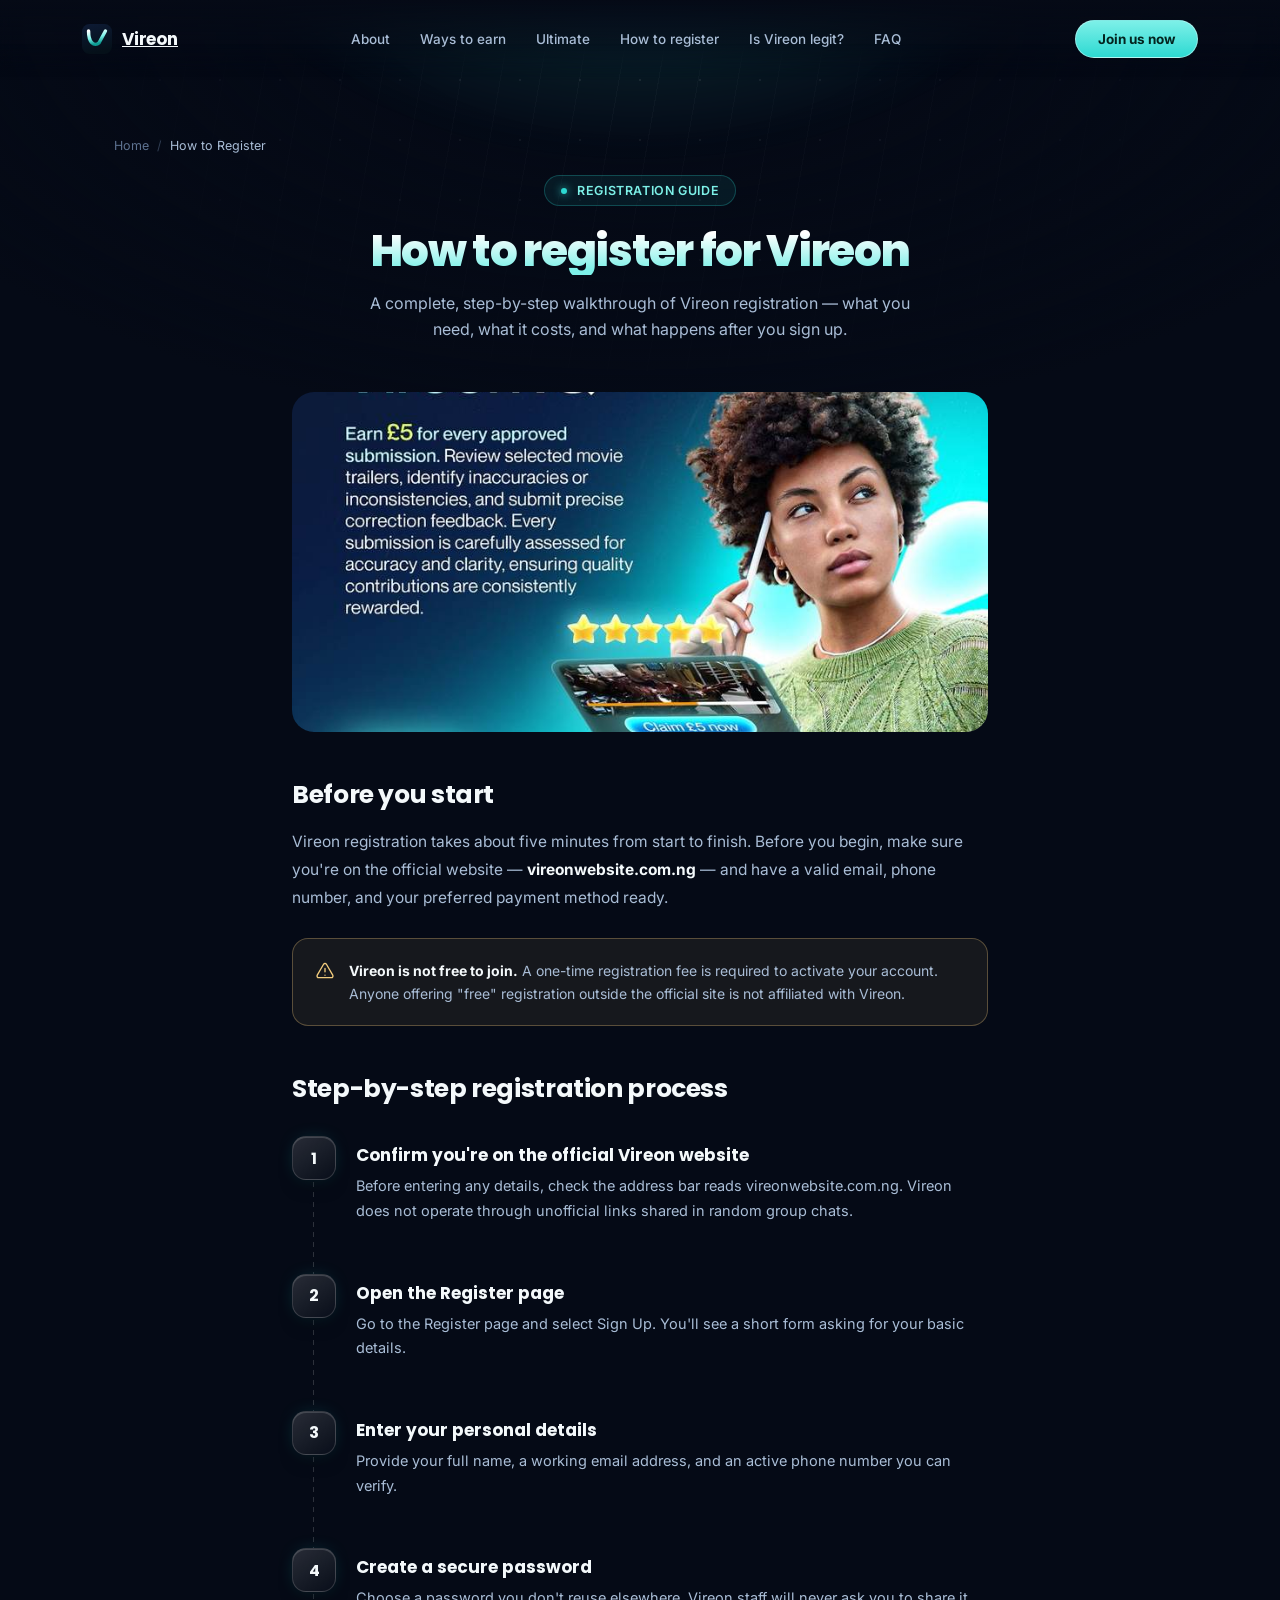
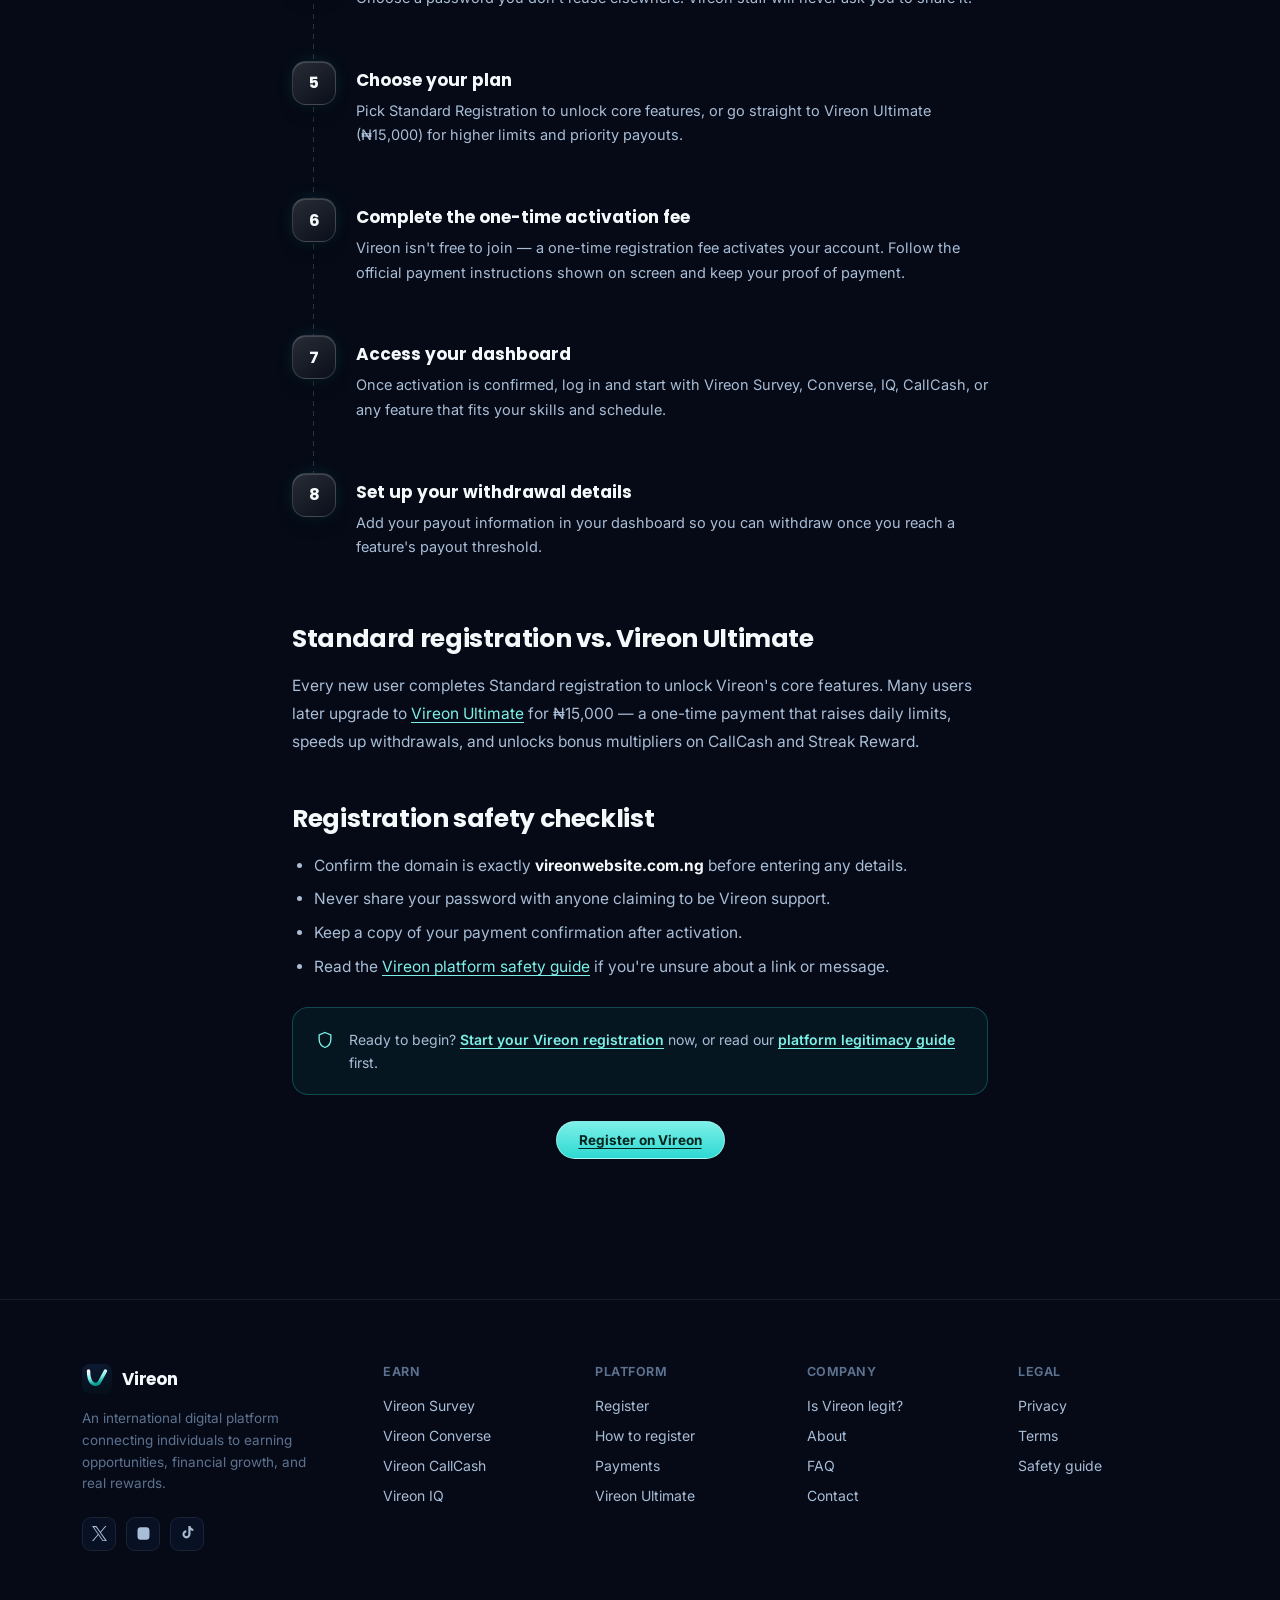
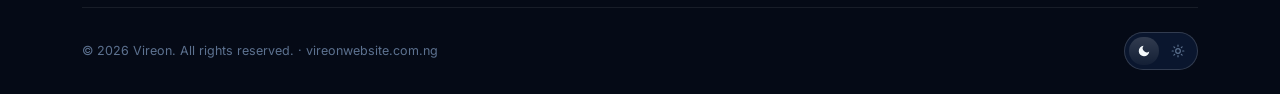
==== how-to-register.html @ 96534b94 "Upgrade site animations: hero/text entrances, image load-up, split reveals - Hero and page-hero cont" ====
<!DOCTYPE html>
<html lang="en">
<head>
<meta charset="UTF-8" />
<meta name="viewport" content="width=device-width, initial-scale=1, viewport-fit=cover" />
<meta name="format-detection" content="telephone=no" />

<meta name="robots" content="index,follow,max-snippet:-1,max-image-preview:large,max-video-preview:-1" />
<meta name="googlebot" content="index,follow,max-snippet:-1,max-image-preview:large,max-video-preview:-1" />
<link rel="canonical" href="https://vireonwebsite.com.ng/how-to-register.html" />

<meta name="theme-color" content="#050a16" />

<title>How to Register for Vireon — Step-by-Step Guide (2026)</title>
<meta name="title" content="How to Register for Vireon — Step-by-Step Guide (2026)" />
<meta name="description" content="Learn exactly how to register on Vireon: what you need, the activation fee, choosing Standard vs Ultimate, and how to start earning from Vireon Survey, Converse, CallCash and more." />
<meta name="keywords" content="how to register on Vireon, Vireon registration steps, Vireon signup guide, Vireon activation fee, Vireon Ultimate registration" />
<meta name="author" content="Vireon" />

<link rel="manifest" href="/manifest.webmanifest" />
<meta name="application-name" content="Vireon" />
<meta name="apple-mobile-web-app-title" content="Vireon" />
<meta name="apple-mobile-web-app-capable" content="yes" />
<meta name="apple-mobile-web-app-status-bar-style" content="black-translucent" />
<meta name="mobile-web-app-capable" content="yes" />

<link rel="icon" href="/assets/logo.svg" type="image/svg+xml" />
<link rel="shortcut icon" href="/assets/icons/favicon.ico" />
<link rel="icon" href="/assets/icons/favicon.ico" sizes="any" />
<link rel="icon" type="image/png" sizes="32x32" href="/assets/icons/favicon-32x32.png" />
<link rel="icon" type="image/png" sizes="16x16" href="/assets/icons/favicon-16x16.png" />
<link rel="apple-touch-icon" sizes="180x180" href="/assets/icons/apple-touch-icon.png" />
<link rel="mask-icon" href="/assets/icons/safari-pinned-tab.svg" color="#2dd9d2" />
<meta name="msapplication-config" content="/browserconfig.xml" />
<meta name="msapplication-TileColor" content="#050a16" />

<meta property="og:locale" content="en_NG" />
<meta property="og:type" content="website" />
<meta property="og:site_name" content="Vireon" />
<meta property="og:url" content="https://vireonwebsite.com.ng/how-to-register.html" />
<meta property="og:title" content="How to Register for Vireon — Step-by-Step Guide (2026)" />
<meta property="og:description" content="Learn exactly how to register on Vireon: what you need, the activation fee, choosing Standard vs Ultimate, and how to start earning from Vireon Survey, Converse, CallCash and more." />
<meta property="og:image" content="https://vireonwebsite.com.ng/assets/images/feat_iq.jpg" />
<meta property="og:image:secure_url" content="https://vireonwebsite.com.ng/assets/images/feat_iq.jpg" />
<meta property="og:image:width" content="1200" />
<meta property="og:image:height" content="630" />
<meta property="og:image:alt" content="Vireon — where skills meet opportunity" />

<meta name="twitter:card" content="summary_large_image" />
<meta name="twitter:url" content="https://vireonwebsite.com.ng/how-to-register.html" />
<meta name="twitter:title" content="How to Register for Vireon — Step-by-Step Guide (2026)" />
<meta name="twitter:description" content="Learn exactly how to register on Vireon: what you need, the activation fee, choosing Standard vs Ultimate, and how to start earning from Vireon Survey, Converse, CallCash and more." />
<meta name="twitter:image" content="https://vireonwebsite.com.ng/assets/images/feat_iq.jpg" />
<meta name="twitter:image:alt" content="Vireon — where skills meet opportunity" />

<link rel="alternate" href="https://vireonwebsite.com.ng/how-to-register.html" hreflang="en-NG" />
<link rel="alternate" href="https://vireonwebsite.com.ng/how-to-register.html" hreflang="en" />
<link rel="alternate" href="https://vireonwebsite.com.ng/how-to-register.html" hreflang="x-default" />
<meta name="geo.region" content="NG" />
<meta name="geo.placename" content="Nigeria" />

<link rel="preconnect" href="https://fonts.googleapis.com" />
<link rel="preconnect" href="https://fonts.gstatic.com" crossorigin />
<link href="https://fonts.googleapis.com/css2?family=Poppins:wght@500;600;700;800&family=Inter:wght@400;500;600;700&family=JetBrains+Mono:wght@500&display=swap" rel="stylesheet">
<link rel="stylesheet" href="/assets/css/vireon-premium.css?v=20260701" />
<noscript><style>.reveal,.reveal-left,.reveal-right{opacity:1 !important;transform:none !important;}.img-reveal{animation:none !important;background:none !important;}.img-reveal img{opacity:1 !important;transform:none !important;filter:none !important;}</style></noscript>

<script type="application/ld+json">
{
  "@context": "https://schema.org",
  "@graph": [
    {
      "@type": "Organization",
      "@id": "https://vireonwebsite.com.ng/#organization",
      "name": "Vireon",
      "url": "https://vireonwebsite.com.ng/",
      "logo": {
        "@type": "ImageObject",
        "url": "https://vireonwebsite.com.ng/assets/images/vireon-logo-full.jpg",
        "width": 800,
        "height": 240
      },
      "image": "https://vireonwebsite.com.ng/assets/images/og-image.jpg",
      "description": "Vireon is an international digital platform connecting individuals with multiple online earning opportunities, including surveys, remote work, social monetization, and financial tools.",
      "email": "support@vireonwebsite.com.ng",
      "sameAs": []
    },
    {
      "@type": "WebSite",
      "@id": "https://vireonwebsite.com.ng/#website",
      "name": "Vireon",
      "alternateName": "Vireon Platform",
      "url": "https://vireonwebsite.com.ng/",
      "description": "Vireon connects you to surveys, remote gigs, social monetization, and financial tools from one international earning platform.",
      "publisher": {
        "@id": "https://vireonwebsite.com.ng/#organization"
      },
      "inLanguage": "en",
      "potentialAction": {
        "@type": "SearchAction",
        "target": "https://vireonwebsite.com.ng/?s={search_term_string}",
        "query-input": "required name=search_term_string"
      }
    },
    {
      "@type": "WebPage",
      "@id": "https://vireonwebsite.com.ng/how-to-register.html#webpage",
      "name": "How to Register for Vireon — Step-by-Step Guide (2026)",
      "url": "https://vireonwebsite.com.ng/how-to-register.html",
      "isPartOf": {
        "@id": "https://vireonwebsite.com.ng/#website"
      },
      "about": {
        "@id": "https://vireonwebsite.com.ng/#organization"
      },
      "primaryImageOfPage": {
        "@type": "ImageObject",
        "url": "https://vireonwebsite.com.ng/assets/images/og-image.jpg"
      },
      "inLanguage": "en",
      "datePublished": "2026-06-01",
      "dateModified": "2026-07-01",
      "description": "Learn exactly how to register on Vireon: what you need, the activation fee, choosing Standard vs Ultimate, and how to start earning from Vireon Survey, Converse, CallCash and more."
    },
    {
      "@type": "BreadcrumbList",
      "@id": "https://vireonwebsite.com.ng/how-to-register.html#breadcrumbs",
      "itemListElement": [
        {
          "@type": "ListItem",
          "position": 1,
          "name": "How to Register",
          "item": "https://vireonwebsite.com.ng/how-to-register.html"
        }
      ]
    },
    {
      "@type": "HowTo",
      "@id": "https://vireonwebsite.com.ng/how-to-register.html#howto",
      "name": "How to Register for Vireon",
      "description": "Learn exactly how to register on Vireon: what you need, the activation fee, choosing Standard vs Ultimate, and how to start earning from Vireon Survey, Converse, CallCash and more.",
      "image": "https://vireonwebsite.com.ng/assets/images/og-image.jpg",
      "totalTime": "PT5M",
      "step": [
        {
          "@type": "HowToStep",
          "position": 1,
          "name": "Confirm you're on the official Vireon website",
          "text": "Before entering any details, check the address bar reads vireonwebsite.com.ng. Vireon does not operate through unofficial links shared in random group chats."
        },
        {
          "@type": "HowToStep",
          "position": 2,
          "name": "Open the Register page",
          "text": "Go to the Register page and select Sign Up. You'll see a short form asking for your basic details."
        },
        {
          "@type": "HowToStep",
          "position": 3,
          "name": "Enter your personal details",
          "text": "Provide your full name, a working email address, and an active phone number you can verify."
        },
        {
          "@type": "HowToStep",
          "position": 4,
          "name": "Create a secure password",
          "text": "Choose a password you don't reuse elsewhere. Vireon staff will never ask you to share it."
        },
        {
          "@type": "HowToStep",
          "position": 5,
          "name": "Choose your plan",
          "text": "Pick Standard Registration to unlock core features, or go straight to Vireon Ultimate (₦15,000) for higher limits and priority payouts."
        },
        {
          "@type": "HowToStep",
          "position": 6,
          "name": "Complete the one-time activation fee",
          "text": "Vireon isn't free to join — a one-time registration fee activates your account. Follow the official payment instructions shown on screen and keep your proof of payment."
        },
        {
          "@type": "HowToStep",
          "position": 7,
          "name": "Access your dashboard",
          "text": "Once activation is confirmed, log in and start with Vireon Survey, Converse, IQ, CallCash, or any feature that fits your skills and schedule."
        },
        {
          "@type": "HowToStep",
          "position": 8,
          "name": "Set up your withdrawal details",
          "text": "Add your payout information in your dashboard so you can withdraw once you reach a feature's payout threshold."
        }
      ]
    },
    {
      "@type": "FAQPage",
      "@id": "https://vireonwebsite.com.ng/how-to-register.html#faq",
      "mainEntity": [
        {
          "@type": "Question",
          "name": "Do I need to pay to register on Vireon?",
          "acceptedAnswer": {
            "@type": "Answer",
            "text": "Yes. Vireon charges a one-time registration fee to activate your account and unlock its earning features. This is separate from the optional Vireon Ultimate upgrade."
          }
        },
        {
          "@type": "Question",
          "name": "What's the difference between Standard and Ultimate registration?",
          "acceptedAnswer": {
            "@type": "Answer",
            "text": "Standard registration unlocks every core Vireon feature. Vireon Ultimate (₦15,000) adds unlimited daily submissions, 24-hour priority payouts, a 2x multiplier on CallCash and Streak Reward, and access to exclusive surveys."
          }
        },
        {
          "@type": "Question",
          "name": "How soon can I start earning after registering?",
          "acceptedAnswer": {
            "@type": "Answer",
            "text": "Most users can start on features like Vireon Survey or Streak Reward immediately after activation is confirmed."
          }
        },
        {
          "@type": "Question",
          "name": "Is my information safe when I register?",
          "acceptedAnswer": {
            "@type": "Answer",
            "text": "Vireon handles registration data and payments through secure, encrypted channels and does not share your details with third parties without consent."
          }
        }
      ]
    }
  ]
}
</script>
</head>
<body>
<svg width="0" height="0" style="position:absolute">
    <defs>
      <linearGradient id="iG" x1="0" y1="0" x2="0.3" y2="1">
        <stop offset="0%" style="stop-color:var(--text-hi)"/>
        <stop offset="100%" style="stop-color:var(--cyan-soft)"/>
      </linearGradient>
      <linearGradient id="iGSoft" x1="0" y1="0" x2="1" y2="1">
        <stop offset="0%" style="stop-color:var(--cyan-soft)"/>
        <stop offset="100%" style="stop-color:var(--cyan-deep)"/>
      </linearGradient>
    </defs>
  </svg>
<div class="bg-vignette"></div>
  <div class="bg-glow-top"></div>
  <div class="bg-dots"></div>
  <div class="bg-rain"></div>
  <div class="header-fill"></div>
<header>
    <a class="brand" href="/index.html">
      <img class="brand-mark" src="/assets/logo.svg" width="30" height="30" alt="Vireon logo" />
      Vireon
    </a>
    <nav class="nav-links">
      <a href="/index.html#about">About</a>
      <a href="/index.html#earn">Ways to earn</a>
      <a href="/index.html#ultimate">Ultimate</a>
      <a href="/how-to-register.html">How to register</a>
      <a href="/vireon-platform.html">Is Vireon legit?</a>
      <a href="/index.html#faq">FAQ</a>
    </nav>
    <div class="header-actions" style="display:flex;align-items:center;gap:10px;">
      <a href="/register.html" class="btn-pill primary">Join us now</a>
      <button class="menu-btn" aria-label="Open menu">
        <svg viewBox="0 0 24 24" fill="none" stroke="currentColor" stroke-width="2" stroke-linecap="round"><path d="M4 7h16M4 12h16M4 17h16"/></svg>
      </button>
    </div>
  </header>

  <div class="mobile-nav">
    <div class="mobile-nav-panel">
      <button class="mobile-nav-close" aria-label="Close menu">
        <svg width="16" height="16" viewBox="0 0 24 24" fill="none" stroke="currentColor" stroke-width="2" stroke-linecap="round"><path d="M6 6l12 12M18 6L6 18"/></svg>
      </button>
      <a href="/index.html#about">About</a>
      <a href="/index.html#earn">Ways to earn</a>
      <a href="/index.html#ultimate">Ultimate</a>
      <a href="/how-to-register.html">How to register</a>
      <a href="/vireon-platform.html">Is Vireon legit?</a>
      <a href="/index.html#faq">FAQ</a>
      <a href="/register.html" style="color:var(--cyan-soft);">Join us now &rarr;</a>
    </div>
  </div>
  <div class="page-hero">
    <div class="container">
      <div class="crumb-row"><a href="/index.html">Home</a><span class="sep">/</span><span class="cur">How to Register</span></div>
      <div class="eyebrow" style="margin-top:22px;"><span class="dot"></span>Registration guide</div>
      <h1>How to register for Vireon</h1>
      <p>A complete, step-by-step walkthrough of Vireon registration — what you need, what it costs, and what happens after you sign up.</p>
    </div>
  </div>

  <main>
    <section class="section" style="padding-top:30px;">
      <div class="container prose">

        <div class="img-reveal" style="height:340px;border-radius:22px;margin-bottom:8px;">
          <img src="/assets/images/feat_iq.jpg" alt="Vireon user reviewing content on a tablet as part of the registration walkthrough" width="800" height="914" loading="eager" style="width:100%;height:100%;object-fit:cover;" />
        </div>

        <h2>Before you start</h2>
        <p>Vireon registration takes about five minutes from start to finish. Before you begin, make sure you're on the official website — <strong>vireonwebsite.com.ng</strong> — and have a valid email, phone number, and your preferred payment method ready.</p>

        <div class="callout warn">
          <svg width="20" height="20" viewBox="0 0 24 24" fill="none"><path d="M12 9v4M12 17h.01M10.3 3.9 2.7 17a2 2 0 0 0 1.7 3h15.2a2 2 0 0 0 1.7-3L13.7 3.9a2 2 0 0 0-3.4 0Z" stroke="var(--gold)" stroke-width="1.6" stroke-linecap="round" stroke-linejoin="round"/></svg>
          <p><strong>Vireon is not free to join.</strong> A one-time registration fee is required to activate your account. Anyone offering "free" registration outside the official site is not affiliated with Vireon.</p>
        </div>

        <h2>Step-by-step registration process</h2>
        <div class="vsteps">
          <div class="vstep">
            <div class="vnum">1</div>
            <div class="vbody"><h3>Confirm you're on the official Vireon website</h3><p>Before entering any details, check the address bar reads vireonwebsite.com.ng. Vireon does not operate through unofficial links shared in random group chats.</p></div>
          </div>
          <div class="vstep">
            <div class="vnum">2</div>
            <div class="vbody"><h3>Open the Register page</h3><p>Go to the Register page and select Sign Up. You'll see a short form asking for your basic details.</p></div>
          </div>
          <div class="vstep">
            <div class="vnum">3</div>
            <div class="vbody"><h3>Enter your personal details</h3><p>Provide your full name, a working email address, and an active phone number you can verify.</p></div>
          </div>
          <div class="vstep">
            <div class="vnum">4</div>
            <div class="vbody"><h3>Create a secure password</h3><p>Choose a password you don't reuse elsewhere. Vireon staff will never ask you to share it.</p></div>
          </div>
          <div class="vstep">
            <div class="vnum">5</div>
            <div class="vbody"><h3>Choose your plan</h3><p>Pick Standard Registration to unlock core features, or go straight to Vireon Ultimate (₦15,000) for higher limits and priority payouts.</p></div>
          </div>
          <div class="vstep">
            <div class="vnum">6</div>
            <div class="vbody"><h3>Complete the one-time activation fee</h3><p>Vireon isn't free to join — a one-time registration fee activates your account. Follow the official payment instructions shown on screen and keep your proof of payment.</p></div>
          </div>
          <div class="vstep">
            <div class="vnum">7</div>
            <div class="vbody"><h3>Access your dashboard</h3><p>Once activation is confirmed, log in and start with Vireon Survey, Converse, IQ, CallCash, or any feature that fits your skills and schedule.</p></div>
          </div>
          <div class="vstep">
            <div class="vnum">8</div>
            <div class="vbody"><h3>Set up your withdrawal details</h3><p>Add your payout information in your dashboard so you can withdraw once you reach a feature's payout threshold.</p></div>
          </div>
        </div>

        <h2>Standard registration vs. Vireon Ultimate</h2>
        <p>Every new user completes Standard registration to unlock Vireon's core features. Many users later upgrade to <a href="/upgrade-vireon.html">Vireon Ultimate</a> for ₦15,000 — a one-time payment that raises daily limits, speeds up withdrawals, and unlocks bonus multipliers on CallCash and Streak Reward.</p>

        <h2>Registration safety checklist</h2>
        <ul>
          <li>Confirm the domain is exactly <strong>vireonwebsite.com.ng</strong> before entering any details.</li>
          <li>Never share your password with anyone claiming to be Vireon support.</li>
          <li>Keep a copy of your payment confirmation after activation.</li>
          <li>Read the <a href="/vireon-platform.html">Vireon platform safety guide</a> if you're unsure about a link or message.</li>
        </ul>

        <div class="callout info">
          <svg width="20" height="20" viewBox="0 0 24 24" fill="none"><path d="M12 3 L19 6 V11 C19 16 16 19.5 12 21 C8 19.5 5 16 5 11 V6 Z" stroke="var(--cyan-soft)" stroke-width="1.6"/></svg>
          <p>Ready to begin? <a href="/register.html" style="color:var(--cyan-soft);font-weight:600;">Start your Vireon registration</a> now, or read our <a href="/vireon-platform.html" style="color:var(--cyan-soft);font-weight:600;">platform legitimacy guide</a> first.</p>
        </div>

        <div class="center mt-24">
          <a href="/register.html" class="btn-pill primary">Register on Vireon</a>
        </div>
      </div>
    </section>
  </main>
<footer>
    <div class="container">
      <div class="footer-grid">
        <div class="footer-brand">
          <div class="brand"><img class="brand-mark" src="/assets/logo.svg" width="30" height="30" alt="Vireon logo" />Vireon</div>
          <p>An international digital platform connecting individuals to earning opportunities, financial growth, and real rewards.</p>
          <div class="social-row">
            <a href="#" class="social-btn" aria-label="X"><svg viewBox="0 0 16 16" fill="currentColor"><path d="M9.5 6.9 15.4 0h-1.4L8.9 6 4.7 0H0l6.2 8.9L0 16h1.4l5.4-6.3L11.3 16H16L9.5 6.9Zm-1.9 2.2-.6-.9L2 1.2h2.2l4 5.7.6.9 5.2 7.4h-2.2L7.6 9.1Z"/></svg></a>
            <a href="#" class="social-btn" aria-label="Instagram"><svg viewBox="0 0 16 16" fill="currentColor"><path d="M8 1.4c2.1 0 2.4 0 3.2.05 2.1.1 3.05 1.06 3.15 3.15.04.8.05 1.04.05 3.4s0 2.6-.05 3.4c-.1 2.08-1.05 3.05-3.15 3.15-.8.04-1.04.05-3.2.05s-2.4 0-3.2-.05c-2.1-.1-3.05-1.07-3.15-3.15C1.6 10.4 1.6 10.16 1.6 7.8s0-2.6.05-3.4C1.75 2.32 2.7 1.35 4.8 1.25c.8-.04 1.04-.05 3.2-.05Z"/><circle cx="8" cy="8" r="2.6"/></svg></a>
            <a href="#" class="social-btn" aria-label="TikTok"><svg viewBox="0 0 16 16" fill="currentColor"><path d="M11.2 0c.3 1.7 1.3 2.9 3 3.1v2.2c-1.1 0-2.1-.4-3-1.1v4.7c0 2.4-1.9 4.3-4.3 4.3S2.6 11.3 2.6 8.9c0-2.3 1.8-4.2 4.1-4.3v2.3c-1 .1-1.9.9-1.9 2 0 1.1.9 2 2 2s2.1-.9 2.1-2.1V0h2.3Z"/></svg></a>
          </div>
        </div>
        <div class="footer-col">
          <h4>Earn</h4>
          <a href="/index.html#earn">Vireon Survey</a><a href="/index.html#earn">Vireon Converse</a><a href="/index.html#earn">Vireon CallCash</a><a href="/index.html#earn">Vireon IQ</a>
        </div>
        <div class="footer-col">
          <h4>Platform</h4>
          <a href="/register.html">Register</a><a href="/how-to-register.html">How to register</a><a href="/payments.html">Payments</a><a href="/upgrade-vireon.html">Vireon Ultimate</a>
        </div>
        <div class="footer-col">
          <h4>Company</h4>
          <a href="/vireon-platform.html">Is Vireon legit?</a><a href="/index.html#about">About</a><a href="/index.html#faq">FAQ</a><a href="mailto:support@vireonwebsite.com.ng">Contact</a>
        </div>
        <div class="footer-col">
          <h4>Legal</h4>
          <a href="#">Privacy</a><a href="#">Terms</a><a href="/vireon-platform.html">Safety guide</a>
        </div>
      </div>
      <div class="footer-bottom">
        <p>&copy; 2026 Vireon. All rights reserved. &middot; vireonwebsite.com.ng</p>
        <div class="toggle-pill">
          <button class="toggle-opt active" data-theme="dark" aria-label="Dark mode"><svg viewBox="0 0 24 24" fill="currentColor"><path d="M21 12.79A9 9 0 1 1 11.21 3 7 7 0 0 0 21 12.79z"/></svg></button>
          <button class="toggle-opt" data-theme="light" aria-label="Light mode"><svg viewBox="0 0 24 24" fill="none" stroke="currentColor" stroke-width="2" stroke-linecap="round"><circle cx="12" cy="12" r="4"/><path d="M12 2v2M12 20v2M4.93 4.93l1.41 1.41M17.66 17.66l1.41 1.41M2 12h2M20 12h2M4.93 19.07l1.41-1.41M17.66 6.34l1.41-1.41"/></svg></button>
        </div>
      </div>
    </div>
  </footer>

<script src="/assets/js/vireon-app.js"></script>
</body>
</html>
---- assets/css/vireon-premium.css ----
:root{
    --bg-0:#050a16;
    --bg-1:#071228;
    --bg-2:#0a1830;
    --cyan:#2dd9d2;
    --cyan-soft:#7df0e8;
    --cyan-deep:#0c9c93;
    --blue-deep:#0d2a63;
    --blue-mid:#1c5fd6;
    --text-hi:#f4f9fb;
    --text-mid:#a9bdd6;
    --text-low:#5d7290;
    --glass-fill:rgba(10,24,48,0.50);
    --glass-fill-strong:rgba(13,29,56,0.72);
    --line:rgba(255,255,255,0.08);
    --line-strong:rgba(255,255,255,0.16);
    --radius-card:22px;
    --gold:#f3cd7e;
    --gold-deep:#c9962f;
    --shadow-deep: 0 30px 80px -22px rgba(0,0,0,0.75), 0 0 0 1px rgba(255,255,255,0.02) inset;
    --shadow-glow: 0 0 60px -18px rgba(45,217,210,0.35);
  }
  html[data-theme="light"]{
    --bg-0:#eef6fa;
    --bg-1:#e6f3f6;
    --bg-2:#dbeef2;
    --cyan:#0c9c93;
    --cyan-soft:#0c9c93;
    --cyan-deep:#067b73;
    --text-hi:#0a1830;
    --text-mid:#3e5670;
    --text-low:#7f93a8;
    --glass-fill:rgba(255,255,255,0.55);
    --glass-fill-strong:rgba(255,255,255,0.78);
    --line:rgba(10,30,50,0.08);
    --line-strong:rgba(10,30,50,0.16);
    --shadow-deep: 0 30px 80px -22px rgba(20,80,110,0.22), 0 0 0 1px rgba(255,255,255,0.6) inset;
    --shadow-glow: 0 0 60px -18px rgba(12,156,147,0.25);
    --gold:#b9842a;
    --gold-deep:#8f661f;
  }

  *{box-sizing:border-box; margin:0; padding:0;}
  html{ scroll-behavior:smooth; }
  body{
    font-family:'Inter', system-ui, sans-serif;
    background:var(--bg-0); color:var(--text-hi);
    min-height:100vh; overflow-x:hidden; position:relative;
    transition:background .5s ease, color .5s ease;
  }
  h1,h2,h3,.font-display{ font-family:'Poppins', sans-serif; }
  ::selection{ background:rgba(45,217,210,0.3); }
  img{ display:block; max-width:100%; }
  .container{ max-width:1180px; margin:0 auto; padding:0 32px; }

  /* ---------- background atmosphere ---------- */
  .bg-vignette{ position:fixed; inset:0; z-index:0; background:radial-gradient(ellipse 70% 50% at 50% 0%, transparent 30%, var(--bg-0) 95%); pointer-events:none; }
  .bg-glow-top{ position:fixed; top:-12%; left:50%; transform:translateX(-50%); width:1200px; height:800px; background:radial-gradient(ellipse 50% 45% at 50% 0%, rgba(28,95,214,0.30), rgba(45,217,210,0.10) 40%, transparent 72%); filter:blur(14px); z-index:0; pointer-events:none; transition:opacity .5s ease; }
  html[data-theme="light"] .bg-glow-top{ opacity:.45; }
  .bg-rain{ position:fixed; inset:0; z-index:0; pointer-events:none; opacity:.35;
    background-image: repeating-linear-gradient(100deg, transparent 0 38px, var(--line) 38px 39px);
    mask-image: radial-gradient(ellipse 75% 60% at 50% 10%, black 5%, transparent 70%);
    -webkit-mask-image: radial-gradient(ellipse 75% 60% at 50% 10%, black 5%, transparent 70%);
  }
  .bg-dots{ position:fixed; inset:0; z-index:0; opacity:.5; pointer-events:none;
    background-image: radial-gradient(var(--line-strong) 1px, transparent 1px);
    background-size:60px 60px; background-position:center -10px;
    mask-image: radial-gradient(ellipse 70% 45% at 50% 8%, black 0%, transparent 70%);
    -webkit-mask-image: radial-gradient(ellipse 70% 45% at 50% 8%, black 0%, transparent 70%);
  }

  /* ---------- nav ---------- */
  header{ position:sticky; top:0; z-index:50; display:flex; align-items:center; justify-content:space-between; max-width:1180px; margin:0 auto; padding:20px 32px; }
  .header-fill{ position:fixed; top:0; left:0; right:0; height:80px; z-index:40; background:linear-gradient(var(--bg-0), rgba(5,10,22,0)); backdrop-filter:blur(10px); -webkit-mask-image:linear-gradient(black 55%, transparent); pointer-events:none; }
  .brand{ display:flex; align-items:center; gap:10px; font-weight:700; font-size:17px; letter-spacing:-0.01em; color:var(--text-hi); font-family:'Poppins',sans-serif; }
  .brand-mark{ width:30px; height:30px; }

  .nav-links{ display:flex; align-items:center; gap:30px; }
  .nav-links a{ font-size:13.5px; font-weight:500; color:var(--text-mid); text-decoration:none; transition:color .2s ease; }
  .nav-links a:hover{ color:var(--text-hi); }

  .btn-pill{
    display:inline-flex; align-items:center; gap:8px; padding:10px 22px; border-radius:999px;
    font-size:13.5px; font-weight:600; cursor:pointer; text-decoration:none; border:1px solid var(--line-strong);
    background:linear-gradient(180deg, rgba(255,255,255,0.08), rgba(255,255,255,0.02));
    color:var(--text-hi); transition:all .25s ease; position:relative; overflow:hidden;
  }
  .btn-pill::before{ content:""; position:absolute; top:0; bottom:0; left:0; width:40%; background:linear-gradient(90deg, transparent, rgba(255,255,255,0.55), transparent); transform:translateX(-130%) skewX(-18deg); pointer-events:none; }
  .btn-pill:hover::before{ animation:btnShine .85s ease; }
  .btn-pill:hover{ border-color:rgba(45,217,210,0.55); box-shadow:0 0 0 1px rgba(45,217,210,0.18), 0 10px 26px -10px rgba(45,217,210,0.45); transform:translateY(-1px); }
  .btn-pill.primary{ background:linear-gradient(180deg, var(--cyan-soft), var(--cyan)); color:#04241f; border-color:rgba(255,255,255,0.4); font-weight:700; }
  .btn-pill.primary:hover{ filter:brightness(1.05); box-shadow:0 12px 30px -10px rgba(45,217,210,0.6); }

  /* ---------- hero ---------- */
  .hero{ position:relative; z-index:3; padding:64px 0 70px; overflow:hidden; }
  .hero-bg{ position:absolute; inset:0; z-index:-1; --img-op:.4; }
  .hero-bg img{ width:100%; height:100%; object-fit:cover; }
  .hero-bg::after{ content:""; position:absolute; inset:0; background:linear-gradient(180deg, var(--bg-0) 0%, rgba(5,10,22,0.55) 35%, var(--bg-0) 100%); }
  .hero-inner{ max-width:740px; margin:0 auto; text-align:center; padding:0 24px; }
  .eyebrow{ display:inline-flex; align-items:center; gap:10px; font-size:12.5px; font-weight:600; letter-spacing:.05em; text-transform:uppercase; color:var(--cyan-soft); background:rgba(45,217,210,0.08); border:1px solid rgba(45,217,210,0.25); padding:7px 16px; border-radius:999px; margin-bottom:26px; animation:heroPop .7s cubic-bezier(.16,1,.3,1) both; }
  .eyebrow .dot{ width:6px; height:6px; border-radius:50%; background:var(--cyan); box-shadow:0 0 8px var(--cyan); animation:dotPulse 2.4s ease-in-out .8s infinite; }
  .hero h1{ font-size:64px; line-height:1.05; font-weight:800; letter-spacing:-0.03em; margin-bottom:22px;
    background:linear-gradient(180deg, #ffffff 10%, var(--cyan-soft) 70%, var(--cyan) 100%);
    -webkit-background-clip:text; background-clip:text; color:transparent;
    filter:drop-shadow(0 0 44px rgba(45,217,210,0.28));
    animation:heroRise .9s cubic-bezier(.16,1,.3,1) .14s both, glowBreathe 4.5s ease-in-out 1.2s infinite;
  }
  html[data-theme="light"] .hero h1{ background:linear-gradient(180deg, #0a1830 0%, var(--cyan-deep) 90%); -webkit-background-clip:text; background-clip:text; filter:none; animation:heroRise .9s cubic-bezier(.16,1,.3,1) .14s both; }
  .hero p.sub{ font-size:17.5px; line-height:1.65; color:var(--text-mid); max-width:520px; margin:0 auto 36px; animation:heroRise .9s cubic-bezier(.16,1,.3,1) .3s both; }
  .hero-cta{ display:flex; align-items:center; justify-content:center; gap:12px; margin-bottom:64px; animation:heroPop .8s cubic-bezier(.16,1,.3,1) .46s both; }
  .hero-cta .btn-pill{ padding:13px 26px; font-size:14.5px; }

  .stat-strip{ display:flex; align-items:stretch; justify-content:center; gap:0; max-width:920px; margin:0 auto; border-radius:20px; overflow:hidden; background:var(--glass-fill); border:1px solid var(--line-strong); backdrop-filter:blur(20px); box-shadow:var(--shadow-deep); }
  .stat-cell{ flex:1; padding:24px 18px; text-align:center; border-right:1px solid var(--line); }
  .stat-cell:last-child{ border-right:none; }
  .stat-cell .num{ font-family:'Poppins',sans-serif; font-size:25px; font-weight:700; color:var(--text-hi); margin-bottom:4px; }
  .stat-cell .lbl{ font-size:12px; color:var(--text-low); letter-spacing:.02em; }

  /* ---------- animation keyframes ---------- */
  @keyframes heroRise{ from{ opacity:0; transform:translateY(32px); } to{ opacity:1; transform:translateY(0); } }
  @keyframes heroPop{ from{ opacity:0; transform:translateY(14px) scale(.92); } to{ opacity:1; transform:translateY(0) scale(1); } }
  @keyframes heroFade{ from{ opacity:0; } to{ opacity:1; } }
  @keyframes glowBreathe{ 0%,100%{ filter:drop-shadow(0 0 44px rgba(45,217,210,0.28)); } 50%{ filter:drop-shadow(0 0 70px rgba(45,217,210,0.5)); } }
  @keyframes dotPulse{ 0%,100%{ box-shadow:0 0 8px var(--cyan); transform:scale(1); } 50%{ box-shadow:0 0 16px var(--cyan), 0 0 3px var(--cyan-soft); transform:scale(1.3); } }
  @keyframes vShimmer{ 0%{ background-position:0% 0; } 100%{ background-position:-220% 0; } }
  @keyframes btnShine{ from{ transform:translateX(-130%) skewX(-18deg); } to{ transform:translateX(230%) skewX(-18deg); } }

  /* ---------- reveal (scroll-triggered entrance) ---------- */
  .reveal{ opacity:0; transform:translateY(26px) scale(.97); transition:opacity .8s cubic-bezier(.16,1,.3,1), transform .8s cubic-bezier(.16,1,.3,1); }
  .reveal.visible{ opacity:1; transform:translateY(0) scale(1); }
  .reveal-left{ opacity:0; transform:translateX(-46px); transition:opacity .85s cubic-bezier(.16,1,.3,1), transform .85s cubic-bezier(.16,1,.3,1); }
  .reveal-left.visible{ opacity:1; transform:translateX(0); }
  .reveal-right{ opacity:0; transform:translateX(46px); transition:opacity .85s cubic-bezier(.16,1,.3,1), transform .85s cubic-bezier(.16,1,.3,1); }
  .reveal-right.visible{ opacity:1; transform:translateX(0); }

  /* staggered cascade for grid/list children */
  .feature-grid .reveal:nth-child(1),.tools-grid .reveal:nth-child(1),.steps-row .reveal:nth-child(1),.trust-grid .reveal:nth-child(1),.about-list .reveal:nth-child(1){ transition-delay:0s; }
  .feature-grid .reveal:nth-child(2),.tools-grid .reveal:nth-child(2),.steps-row .reveal:nth-child(2),.trust-grid .reveal:nth-child(2),.about-list .reveal:nth-child(2){ transition-delay:.09s; }
  .feature-grid .reveal:nth-child(3),.tools-grid .reveal:nth-child(3),.steps-row .reveal:nth-child(3),.trust-grid .reveal:nth-child(3),.about-list .reveal:nth-child(3){ transition-delay:.18s; }
  .feature-grid .reveal:nth-child(4),.tools-grid .reveal:nth-child(4),.steps-row .reveal:nth-child(4),.trust-grid .reveal:nth-child(4),.about-list .reveal:nth-child(4){ transition-delay:.27s; }
  .feature-grid .reveal:nth-child(5),.steps-row .reveal:nth-child(5){ transition-delay:.36s; }
  .feature-grid .reveal:nth-child(6),.steps-row .reveal:nth-child(6){ transition-delay:.45s; }

  /* animated underline accent that draws in under section titles */
  .section-title{ position:relative; }
  .section-head .section-title::after{ content:""; display:block; width:0; height:3px; margin:16px auto 0; border-radius:999px; background:linear-gradient(90deg, var(--cyan), var(--cyan-soft)); transition:width .8s cubic-bezier(.16,1,.3,1) .25s; }
  .section-head.reveal.visible .section-title::after{ width:64px; }

  /* ---------- image load-up (shimmer skeleton -> blur/scale/fade reveal) ---------- */
  .img-reveal{ overflow:hidden; --img-op:1; }
  .img-reveal:not(.loaded){ background:linear-gradient(100deg, var(--glass-fill) 15%, var(--line-strong) 40%, var(--glass-fill) 65%); background-size:220% 100%; animation:vShimmer 1.6s ease-in-out infinite; }
  .img-reveal img{ opacity:0; transform:scale(1.12); filter:blur(18px) saturate(1.15); transition:opacity 1s cubic-bezier(.16,1,.3,1), transform 1.2s cubic-bezier(.16,1,.3,1), filter 1s ease; }
  .img-reveal.loaded{ animation:none; background:none; }
  .img-reveal.loaded img{ opacity:var(--img-op); transform:scale(1); filter:blur(0) saturate(1); }
  .img-reveal.loaded:hover img{ transform:scale(1.045); }

  @media (prefers-reduced-motion: reduce){
    .reveal, .reveal-left, .reveal-right{ opacity:1; transform:none; transition:none; }
    .section-head .section-title::after{ transition:none; width:64px; }
    .hero .eyebrow, .page-hero .eyebrow, .eyebrow .dot, .hero h1, .page-hero h1, .hero p.sub, .page-hero p, .hero-cta, .crumb-row{ animation:none !important; }
    .img-reveal, .img-reveal img{ animation:none !important; transition:none !important; }
    .img-reveal img{ opacity:1 !important; transform:none !important; filter:none !important; }
    .btn-pill::before{ display:none !important; }
  }

  /* ---------- sections ---------- */
  .section{ position:relative; z-index:3; padding:130px 0 0; }
  .section-head{ max-width:600px; margin:0 auto 54px; text-align:center; }
  .eyebrow-sm{ display:inline-block; font-size:12.5px; font-weight:650; letter-spacing:.07em; text-transform:uppercase; color:var(--cyan-soft); margin-bottom:14px; }
  .section-title{ font-size:36px; font-weight:750; letter-spacing:-0.025em; line-height:1.18; margin-bottom:14px; }
  .section-sub{ font-size:16px; line-height:1.6; color:var(--text-mid); }

  /* ---------- glass card base ---------- */
  .glass{ background:var(--glass-fill); border:1px solid var(--line-strong); backdrop-filter:blur(24px) saturate(140%); -webkit-backdrop-filter:blur(24px) saturate(140%); box-shadow:var(--shadow-deep); position:relative; }
  .glass::before{ content:""; position:absolute; inset:0; border-radius:inherit; padding:1px; background:linear-gradient(160deg, rgba(255,255,255,0.32), rgba(255,255,255,0) 35%, rgba(255,255,255,0) 65%, rgba(255,255,255,0.07)); -webkit-mask:linear-gradient(#fff 0 0) content-box, linear-gradient(#fff 0 0); -webkit-mask-composite:xor; mask-composite:exclude; pointer-events:none; }
  .corner-dot{ position:absolute; width:5px; height:5px; border-radius:50%; background:var(--line-strong); }
  .corner-dot.tl{ top:12px; left:12px; } .corner-dot.tr{ top:12px; right:12px; }
  .corner-dot.bl{ bottom:12px; left:12px; } .corner-dot.br{ bottom:12px; right:12px; }

  /* ---------- 3D icon ---------- */
  .icon3d{ width:52px; height:52px; border-radius:16px; position:relative; flex-shrink:0; display:flex; align-items:center; justify-content:center;
    background:linear-gradient(145deg, rgba(255,255,255,0.16), rgba(255,255,255,0.02));
    border:1px solid var(--line-strong);
    box-shadow: 0 1px 0 rgba(255,255,255,0.18) inset, 0 -10px 18px -12px rgba(0,0,0,0.55) inset, 0 14px 26px -12px rgba(0,0,0,0.55), 0 0 24px -8px rgba(45,217,210,0.45);
    transform:perspective(600px) rotateX(10deg) rotateY(-10deg);
    transition:transform .45s cubic-bezier(.16,1,.3,1);
  }
  .icon3d::after{ content:""; position:absolute; top:3px; left:9px; right:9px; height:46%; background:linear-gradient(180deg, rgba(255,255,255,0.3), transparent); border-radius:50% 50% 60% 60% / 100% 100% 60% 60%; pointer-events:none; opacity:.55; }
  .icon3d svg{ position:relative; z-index:1; filter:drop-shadow(0 2px 5px rgba(0,0,0,0.45)); width:24px; height:24px; }
  .icon3d.sm{ width:34px; height:34px; border-radius:11px; } .icon3d.sm svg{ width:16px; height:16px; }

  /* ---------- about section ---------- */
  .about-grid{ display:grid; grid-template-columns:1fr 0.9fr; gap:60px; align-items:center; }
  .about-copy .eyebrow-sm{ display:block; }
  .about-copy h2{ font-size:33px; font-weight:750; letter-spacing:-0.02em; line-height:1.2; margin-bottom:16px; }
  .about-copy > p{ font-size:15.5px; line-height:1.7; color:var(--text-mid); margin-bottom:26px; }
  .about-list{ display:flex; flex-direction:column; gap:16px; }
  .about-item{ display:flex; align-items:flex-start; gap:14px; }
  .about-item h4{ font-size:14.5px; font-weight:650; color:var(--text-hi); margin-bottom:2px; }
  .about-item p{ font-size:13px; color:var(--text-low); line-height:1.5; }
  .about-photo{ border-radius:26px; padding:10px; overflow:hidden; }
  .about-photo img{ border-radius:18px; width:100%; height:520px; object-fit:cover; object-position:top center; }

  /* ---------- market / stats section ---------- */
  .market-card{ border-radius:28px; overflow:hidden; position:relative; }
  .market-grid{ display:grid; grid-template-columns:1fr 1fr; align-items:stretch; }
  .market-copy{ padding:54px 50px; display:flex; flex-direction:column; justify-content:center; }
  .market-copy h2{ font-size:30px; font-weight:750; letter-spacing:-0.02em; margin-bottom:16px; line-height:1.22; }
  .market-copy p{ font-size:15px; line-height:1.7; color:var(--text-mid); margin-bottom:24px; }
  .market-stats{ display:flex; gap:28px; }
  .market-stats div .n{ font-family:'Poppins',sans-serif; font-size:24px; font-weight:700; color:var(--cyan-soft); }
  .market-stats div .l{ font-size:12px; color:var(--text-low); margin-top:2px; }
  .market-img{ position:relative; min-height:420px; }
  .market-img img{ width:100%; height:100%; object-fit:cover; position:absolute; inset:0; }
  .market-img::after{ content:""; position:absolute; inset:0; background:linear-gradient(90deg, var(--glass-fill-strong) 0%, transparent 22%); }

  /* ---------- feature spotlight (image cards) ---------- */
  .spotlight{ display:grid; grid-template-columns:1fr 1fr; gap:54px; align-items:center; margin-bottom:96px; border-radius:28px; overflow:visible; }
  .spotlight:last-child{ margin-bottom:0; }
  .spotlight.flip{ grid-template-columns:1fr 1fr; }
  .spotlight.flip .spot-media{ order:2; }
  .spotlight.flip .spot-copy{ order:1; }
  .spot-media{ border-radius:24px; padding:9px; }
  .spot-media .ph{ border-radius:17px; overflow:hidden; position:relative; }
  .spot-media img{ width:100%; height:440px; object-fit:cover; object-position:top center; display:block; }
  .spot-copy .badge-pay{ display:inline-flex; align-items:center; gap:8px; padding:7px 14px; border-radius:999px; background:rgba(45,217,210,0.1); border:1px solid rgba(45,217,210,0.3); color:var(--cyan-soft); font-size:13px; font-weight:650; margin-bottom:18px; }
  .spot-copy h3{ font-size:28px; font-weight:750; letter-spacing:-0.02em; margin-bottom:14px; }
  .spot-copy p{ font-size:15px; line-height:1.7; color:var(--text-mid); margin-bottom:22px; }
  .spot-feature-list{ display:flex; flex-direction:column; gap:12px; margin-bottom:26px; }
  .spot-feature-list li{ list-style:none; display:flex; align-items:center; gap:10px; font-size:14px; color:var(--text-hi); }
  .spot-feature-list li svg{ flex-shrink:0; }

  .pay-table{ width:100%; border-collapse:collapse; margin-bottom:24px; border-radius:14px; overflow:hidden; border:1px solid var(--line-strong); }
  .pay-table th{ background:rgba(45,217,210,0.08); font-size:12px; text-transform:uppercase; letter-spacing:.04em; color:var(--cyan-soft); font-weight:650; padding:11px 14px; text-align:left; }
  .pay-table td{ padding:11px 14px; font-size:13.5px; color:var(--text-mid); border-top:1px solid var(--line); }
  .pay-table td.hi{ color:var(--text-hi); font-weight:600; }

  /* ---------- feature grid (icon cards) ---------- */
  .feature-grid{ display:grid; grid-template-columns:repeat(3, 1fr); gap:20px; }
  .feature-card{ padding:28px; border-radius:18px; transition:transform .35s ease, box-shadow .35s ease; }
  .feature-card:hover{ transform:translateY(-4px); box-shadow:0 24px 50px -28px rgba(45,150,217,0.4); }
  .feature-card:hover .icon3d{ transform:perspective(600px) rotateX(0deg) rotateY(0deg) scale(1.06); }
  .feature-card .top-row{ display:flex; align-items:flex-start; justify-content:space-between; }
  .feature-card h3{ font-size:16.5px; font-weight:650; margin:18px 0 8px; letter-spacing:-0.01em; }
  .feature-card p{ font-size:13.5px; line-height:1.6; color:var(--text-mid); }
  .pay-pill{ font-size:11.5px; font-weight:650; color:var(--cyan-soft); background:rgba(45,217,210,0.1); border:1px solid rgba(45,217,210,0.25); padding:5px 10px; border-radius:999px; white-space:nowrap; }

  /* ---------- vireon ultimate ---------- */
  .ultimate-card{ border-radius:30px; padding:54px 56px; position:relative; overflow:hidden; }
  .ultimate-card::after{ content:""; position:absolute; top:-40%; right:-10%; width:520px; height:420px; background:radial-gradient(ellipse, rgba(243,205,126,0.18), transparent 70%); pointer-events:none; }
  .ultimate-badge{ display:inline-flex; align-items:center; gap:6px; font-size:12.5px; font-weight:650; letter-spacing:.04em; color:var(--gold); background:rgba(243,205,126,0.1); border:1px solid rgba(243,205,126,0.35); padding:7px 16px; border-radius:999px; margin-bottom:26px; }
  .ultimate-grid{ position:relative; z-index:1; display:grid; grid-template-columns:1fr 1fr; gap:54px; align-items:center; }
  .ultimate-copy h2{ font-size:32px; font-weight:750; letter-spacing:-0.02em; line-height:1.2; margin:10px 0 16px; }
  .ultimate-copy > p{ font-size:15px; line-height:1.7; color:var(--text-mid); margin-bottom:26px; max-width:380px; }
  .ultimate-price{ display:flex; align-items:baseline; gap:10px; margin-bottom:28px; }
  .ultimate-price .amt{ font-family:'Poppins',sans-serif; font-size:42px; font-weight:800; color:var(--text-hi); letter-spacing:-0.02em; }
  .ultimate-price .period{ font-size:13px; color:var(--text-low); }
  .ultimate-list{ display:flex; flex-direction:column; gap:16px; }
  .ultimate-list li{ list-style:none; display:flex; align-items:center; gap:14px; font-size:14.5px; color:var(--text-hi); font-weight:500; }
  .ultimate-list .tick{ flex-shrink:0; width:24px; height:24px; border-radius:50%; display:flex; align-items:center; justify-content:center; background:linear-gradient(180deg, var(--gold), var(--gold-deep)); box-shadow:0 4px 12px -4px rgba(243,205,126,0.6); }
  .btn-pill.gold{ background:linear-gradient(180deg, var(--gold), var(--gold-deep)); color:#2a1d04; border-color:rgba(255,255,255,0.4); font-weight:700; }
  .btn-pill.gold:hover{ filter:brightness(1.06); box-shadow:0 12px 30px -10px rgba(243,205,126,0.55); }

  /* ---------- financial tools ---------- */
  .tools-grid{ display:grid; grid-template-columns:1fr 1fr; gap:24px; }
  .tool-card{ padding:34px; border-radius:22px; }
  .tool-card .icon3d{ margin-bottom:20px; }
  .tool-card h3{ font-size:21px; font-weight:700; margin-bottom:8px; letter-spacing:-0.01em; }
  .tool-card .tagline{ font-size:14px; color:var(--cyan-soft); font-weight:600; margin-bottom:14px; }
  .tool-card p.desc{ font-size:14.5px; color:var(--text-mid); line-height:1.65; margin-bottom:22px; }
  .check-row{ display:flex; align-items:center; gap:10px; margin-bottom:12px; font-size:13.5px; color:var(--text-hi); }

  /* ---------- how it works ---------- */
  .steps-row{ position:relative; display:grid; grid-template-columns:repeat(4,1fr); gap:26px; }
  .steps-row::before{ content:""; position:absolute; top:26px; left:8%; right:8%; height:1px; background:repeating-linear-gradient(90deg, var(--line-strong) 0 6px, transparent 6px 12px); z-index:0; }
  .step-card{ position:relative; z-index:1; text-align:center; }
  .step-num{ font-family:'JetBrains Mono', monospace; font-size:12px; color:var(--cyan-soft); margin-bottom:18px; }
  .step-card .icon3d{ margin:0 auto; background:var(--bg-0); }
  html[data-theme="light"] .step-card .icon3d{ background:var(--glass-fill-strong); }
  .step-card h3{ font-size:16px; font-weight:650; margin:18px 0 8px; }
  .step-card p{ font-size:13.5px; line-height:1.6; color:var(--text-mid); max-width:230px; margin:0 auto; }

  /* ---------- FAQ ---------- */
  .faq-list{ max-width:760px; margin:0 auto; display:flex; flex-direction:column; gap:14px; }
  .faq-item{ border-radius:16px; overflow:hidden; }
  .faq-q{ display:flex; align-items:center; justify-content:space-between; gap:16px; padding:20px 24px; cursor:pointer; font-size:15px; font-weight:600; color:var(--text-hi); list-style:none; }
  .faq-q::-webkit-details-marker{ display:none; }
  .faq-chev{ flex-shrink:0; width:20px; height:20px; display:flex; align-items:center; justify-content:center; border-radius:50%; background:rgba(45,217,210,0.1); border:1px solid rgba(45,217,210,0.25); transition:transform .3s ease; }
  details[open] .faq-chev{ transform:rotate(45deg); }
  .faq-a{ padding:0 24px 22px; font-size:14px; line-height:1.7; color:var(--text-mid); }

  /* ---------- CTA ---------- */
  .cta-section{ padding-bottom:0; }
  .cta-card{ position:relative; max-width:920px; margin:0 auto; text-align:center; padding:80px 40px; border-radius:30px; overflow:hidden; }
  .cta-bg-img{ position:absolute; inset:0; z-index:0; --img-op:.5; }
  .cta-bg-img img{ width:100%; height:100%; object-fit:cover; }
  .cta-bg-img::after{ content:""; position:absolute; inset:0; background:linear-gradient(180deg, rgba(5,10,22,0.55), var(--glass-fill-strong) 70%); }
  .cta-card > *{ position:relative; z-index:1; }
  .cta-card h2{ font-size:36px; font-weight:750; letter-spacing:-0.025em; margin-bottom:14px; }
  .cta-card p{ font-size:16px; color:var(--text-mid); margin-bottom:32px; max-width:440px; margin-left:auto; margin-right:auto; }
  .cta-actions{ display:flex; align-items:center; justify-content:center; gap:12px; }
  .cta-actions .btn-pill{ padding:13px 26px; font-size:14.5px; }

  /* ---------- footer ---------- */
  footer{ position:relative; z-index:3; margin-top:140px; border-top:1px solid var(--line); padding:64px 0 0; }
  .footer-grid{ display:grid; grid-template-columns:1.5fr repeat(4, 1fr); gap:32px; padding-bottom:56px; }
  .footer-brand p{ font-size:13.5px; color:var(--text-low); line-height:1.6; margin:14px 0 22px; max-width:250px; }
  .social-row{ display:flex; gap:10px; }
  .social-btn{ width:34px; height:34px; border-radius:9px; display:flex; align-items:center; justify-content:center; background:var(--glass-fill); border:1px solid var(--line); color:var(--text-mid); transition:all .2s ease; }
  .social-btn:hover{ color:var(--text-hi); border-color:var(--line-strong); transform:translateY(-2px); }
  .social-btn svg{ width:15px; height:15px; }
  .footer-col h4{ font-size:12.5px; font-weight:650; letter-spacing:.04em; text-transform:uppercase; color:var(--text-low); margin-bottom:18px; }
  .footer-col a{ display:block; font-size:14px; color:var(--text-mid); text-decoration:none; margin-bottom:13px; transition:color .2s ease; }
  .footer-col a:hover{ color:var(--text-hi); }
  .footer-bottom{ display:flex; align-items:center; justify-content:space-between; padding:24px 0; border-top:1px solid var(--line); }
  .footer-bottom p{ font-size:12.5px; color:var(--text-low); }
  .toggle-pill{ display:flex; align-items:center; gap:4px; padding:4px; border-radius:999px; background:var(--glass-fill-strong); border:1px solid var(--line-strong); }
  .toggle-opt{ width:30px; height:28px; display:flex; align-items:center; justify-content:center; border-radius:999px; cursor:pointer; color:var(--text-low); transition:all .25s ease; border:none; background:transparent; }
  .toggle-opt.active{ background:linear-gradient(180deg, rgba(255,255,255,0.16), rgba(255,255,255,0.04)); color:var(--text-hi); }
  .toggle-opt svg{ width:14px; height:14px; }

  @media (max-width:980px){
    .ultimate-grid{ grid-template-columns:1fr; gap:32px; }
    .ultimate-card{ padding:40px 28px; }
    .about-grid{ grid-template-columns:1fr; gap:40px; }
    .about-photo img{ height:340px; }
    .market-grid{ grid-template-columns:1fr; }
    .market-img{ min-height:260px; order:-1; }
    .spotlight, .spotlight.flip{ grid-template-columns:1fr; gap:28px; }
    .spotlight.flip .spot-media{ order:0; } .spotlight.flip .spot-copy{ order:1; }
    .spot-media img{ height:300px; }
    .feature-grid{ grid-template-columns:repeat(2,1fr); }
    .tools-grid{ grid-template-columns:1fr; }
    .steps-row{ grid-template-columns:repeat(2,1fr); row-gap:40px; }
    .steps-row::before{ display:none; }
    .footer-grid{ grid-template-columns:repeat(2,1fr); }
    .nav-links{ display:none; }
    .stat-strip{ flex-wrap:wrap; }
    .stat-cell{ flex:1 1 50%; border-bottom:1px solid var(--line); }
  }
  @media (max-width:640px){
    .hero h1{ font-size:42px; }
    .hero p.sub{ font-size:15.5px; }
    header{ padding:18px 20px; }
    .section{ padding-top:90px; }
    .section-title{ font-size:27px; }
    .feature-grid{ grid-template-columns:1fr; }
    .footer-grid{ grid-template-columns:1fr; gap:36px; }
    .steps-row{ grid-template-columns:1fr; }
    .market-copy{ padding:36px 26px; }
  }

/* ================= shared multi-page additions ================= */

/* mobile nav drawer */
.menu-btn{ display:none; width:38px; height:38px; border-radius:10px; align-items:center; justify-content:center; background:var(--glass-fill); border:1px solid var(--line-strong); color:var(--text-hi); cursor:pointer; }
.menu-btn svg{ width:18px; height:18px; }
.mobile-nav{ position:fixed; inset:0; z-index:80; background:rgba(5,10,22,0.75); backdrop-filter:blur(6px); display:none; opacity:0; transition:opacity .25s ease; }
.mobile-nav.open{ display:block; opacity:1; }
.mobile-nav-panel{ position:absolute; top:0; right:0; bottom:0; width:78%; max-width:340px; background:var(--glass-fill-strong); border-left:1px solid var(--line-strong); backdrop-filter:blur(24px); padding:26px 26px; display:flex; flex-direction:column; gap:6px; transform:translateX(100%); transition:transform .3s cubic-bezier(.16,1,.3,1); }
.mobile-nav.open .mobile-nav-panel{ transform:translateX(0); }
.mobile-nav-panel a{ padding:14px 4px; font-size:15.5px; font-weight:600; color:var(--text-hi); text-decoration:none; border-bottom:1px solid var(--line); }
.mobile-nav-close{ align-self:flex-end; width:34px; height:34px; border-radius:9px; background:var(--glass-fill); border:1px solid var(--line-strong); color:var(--text-hi); display:flex; align-items:center; justify-content:center; cursor:pointer; margin-bottom:10px; }
@media (max-width:900px){ .menu-btn{ display:flex; } }

/* breadcrumb trail on inner pages */
.crumb-row{ position:relative; z-index:3; max-width:1180px; margin:0 auto; padding:0 32px; display:flex; align-items:center; gap:8px; font-size:12.5px; color:var(--text-low); margin-top:8px; animation:heroFade .6s ease both; }
.crumb-row a{ color:var(--text-low); text-decoration:none; }
.crumb-row a:hover{ color:var(--cyan-soft); }
.crumb-row .sep{ opacity:.5; }
.crumb-row .cur{ color:var(--text-mid); }

/* page hero (inner pages, no big image) */
.page-hero{ position:relative; z-index:3; padding:52px 0 20px; text-align:center; }
.page-hero .eyebrow{ margin-bottom:20px; }
.page-hero h1{ font-size:44px; font-weight:800; letter-spacing:-0.03em; line-height:1.12; margin-bottom:16px;
  background:linear-gradient(180deg, #ffffff 15%, var(--cyan-soft) 90%); -webkit-background-clip:text; background-clip:text; color:transparent;
  animation:heroRise .9s cubic-bezier(.16,1,.3,1) .12s both; }
html[data-theme="light"] .page-hero h1{ background:linear-gradient(180deg, #0a1830 0%, var(--cyan-deep) 90%); -webkit-background-clip:text; background-clip:text; }
.page-hero p{ font-size:16px; color:var(--text-mid); max-width:560px; margin:0 auto; line-height:1.6; animation:heroRise .9s cubic-bezier(.16,1,.3,1) .26s both; }

/* prose / article typography */
.prose{ max-width:760px; margin:0 auto; }
.prose h2{ font-size:25px; font-weight:700; letter-spacing:-0.015em; margin:44px 0 14px; }
.prose h2:first-child{ margin-top:0; }
.prose h3{ font-size:18px; font-weight:650; margin:26px 0 10px; color:var(--text-hi); }
.prose p{ font-size:15.5px; line-height:1.8; color:var(--text-mid); margin-bottom:16px; }
.prose ul, .prose ol{ margin:0 0 18px 22px; color:var(--text-mid); font-size:15.5px; line-height:1.8; }
.prose li{ margin-bottom:6px; }
.prose strong{ color:var(--text-hi); }
.prose a{ color:var(--cyan-soft); text-decoration:underline; text-underline-offset:3px; }

/* numbered vertical steps (how-to-register) */
.vsteps{ display:flex; flex-direction:column; gap:0; margin:28px 0 36px; }
.vstep{ position:relative; display:flex; gap:20px; padding-bottom:34px; }
.vstep:last-child{ padding-bottom:0; }
.vstep::before{ content:""; position:absolute; left:21px; top:46px; bottom:0; width:1px; background:repeating-linear-gradient(180deg, var(--line-strong) 0 5px, transparent 5px 10px); }
.vstep:last-child::before{ display:none; }
.vstep .vnum{ flex-shrink:0; width:44px; height:44px; border-radius:14px; display:flex; align-items:center; justify-content:center; font-family:'Poppins',sans-serif; font-weight:700; font-size:16px; color:var(--text-hi);
  background:linear-gradient(145deg, rgba(255,255,255,0.14), rgba(255,255,255,0.02)); border:1px solid var(--line-strong);
  box-shadow:0 1px 0 rgba(255,255,255,0.15) inset, 0 10px 20px -10px rgba(0,0,0,0.5), 0 0 20px -8px rgba(45,217,210,0.4); position:relative; z-index:1; }
.vstep .vbody h3{ margin:6px 0 6px; font-size:17px; }
.vstep .vbody p{ font-size:14.5px; color:var(--text-mid); line-height:1.7; }

/* callout / safety note */
.callout{ display:flex; gap:14px; padding:20px 22px; border-radius:16px; margin:26px 0; }
.callout.info{ background:rgba(45,217,210,0.06); border:1px solid rgba(45,217,210,0.25); }
.callout.warn{ background:rgba(243,205,126,0.07); border:1px solid rgba(243,205,126,0.3); }
.callout svg{ flex-shrink:0; margin-top:2px; }
.callout p{ font-size:14px; line-height:1.65; color:var(--text-mid); margin:0; }
.callout strong{ color:var(--text-hi); }

/* forms */
.form-card{ max-width:480px; margin:0 auto; padding:38px 34px; border-radius:24px; }
.form-card h2{ font-size:24px; font-weight:750; margin-bottom:6px; letter-spacing:-0.015em; }
.form-card .form-sub{ font-size:14px; color:var(--text-mid); margin-bottom:26px; line-height:1.6; }
.field{ margin-bottom:18px; }
.field label{ display:block; font-size:12.5px; font-weight:600; color:var(--text-mid); margin-bottom:7px; }
.field input, .field select{ width:100%; padding:12px 14px; border-radius:11px; background:rgba(127,140,170,0.08); border:1px solid var(--line); color:var(--text-hi); font-size:14px; font-family:inherit; outline:none; transition:border-color .2s ease, background .2s ease; appearance:none; }
.field select{ background-image:url("data:image/svg+xml,%3Csvg xmlns='http://www.w3.org/2000/svg' viewBox='0 0 24 24' fill='none' stroke='%237df0e8' stroke-width='2'%3E%3Cpath d='M6 9l6 6 6-6'/%3E%3C/svg%3E"); background-repeat:no-repeat; background-position:right 12px center; background-size:16px; padding-right:38px; }
.field select option{ background:var(--bg-1); color:var(--text-hi); }
.field input::placeholder{ color:var(--text-low); }
.field input:focus, .field select:focus{ border-color:rgba(45,217,210,0.55); background:rgba(127,140,170,0.13); }
.field-check{ display:flex; align-items:flex-start; gap:10px; font-size:12.5px; color:var(--text-low); line-height:1.5; margin-bottom:22px; }
.field-check input{ margin-top:2px; accent-color:var(--cyan); }
.form-submit{ width:100%; padding:13px 14px; border-radius:12px; }
.form-note{ text-align:center; font-size:12px; color:var(--text-low); margin-top:16px; line-height:1.6; }
.form-note a{ color:var(--cyan-soft); text-decoration:none; font-weight:600; }

/* two-column info + form layout */
.split-layout{ display:grid; grid-template-columns:1fr 1fr; gap:56px; align-items:flex-start; }
.split-layout .side-info h2{ font-size:26px; font-weight:750; margin-bottom:14px; letter-spacing:-0.02em; }
.split-layout .side-info > p{ font-size:15px; color:var(--text-mid); line-height:1.7; margin-bottom:24px; }
@media (max-width:900px){ .split-layout{ grid-template-columns:1fr; gap:36px; } }

/* comparison table (upgrade page) */
.compare-wrap{ max-width:820px; margin:0 auto; border-radius:22px; overflow:hidden; }
.compare-table{ width:100%; border-collapse:collapse; }
.compare-table th{ padding:18px 20px; text-align:left; font-family:'Poppins',sans-serif; font-size:15px; font-weight:700; border-bottom:1px solid var(--line-strong); }
.compare-table th.col-ultimate{ color:var(--gold); }
.compare-table td{ padding:15px 20px; font-size:13.5px; color:var(--text-mid); border-bottom:1px solid var(--line); }
.compare-table td.feat{ color:var(--text-hi); font-weight:500; }
.compare-table td svg{ display:block; }
.compare-table tr:last-child td{ border-bottom:none; }

/* trust / legit checklist */
.trust-grid{ display:grid; grid-template-columns:repeat(2,1fr); gap:18px; }
.trust-card{ padding:24px; border-radius:16px; display:flex; gap:14px; align-items:flex-start; }
.trust-card h4{ font-size:14.5px; font-weight:650; margin-bottom:6px; color:var(--text-hi); }
.trust-card p{ font-size:13px; color:var(--text-mid); line-height:1.6; }
@media (max-width:640px){ .trust-grid{ grid-template-columns:1fr; } .split-layout{ grid-template-columns:1fr; } }

/* domain badge */
.domain-badge{ display:inline-flex; align-items:center; gap:8px; padding:9px 18px; border-radius:999px; background:rgba(45,217,210,0.08); border:1px solid rgba(45,217,210,0.3); font-family:'JetBrains Mono',monospace; font-size:13px; color:var(--cyan-soft); margin:14px 0 6px; }

/* small util */
.center{ text-align:center; }
.mt-24{ margin-top:24px; }
.mb-0{ margin-bottom:0 !important; }
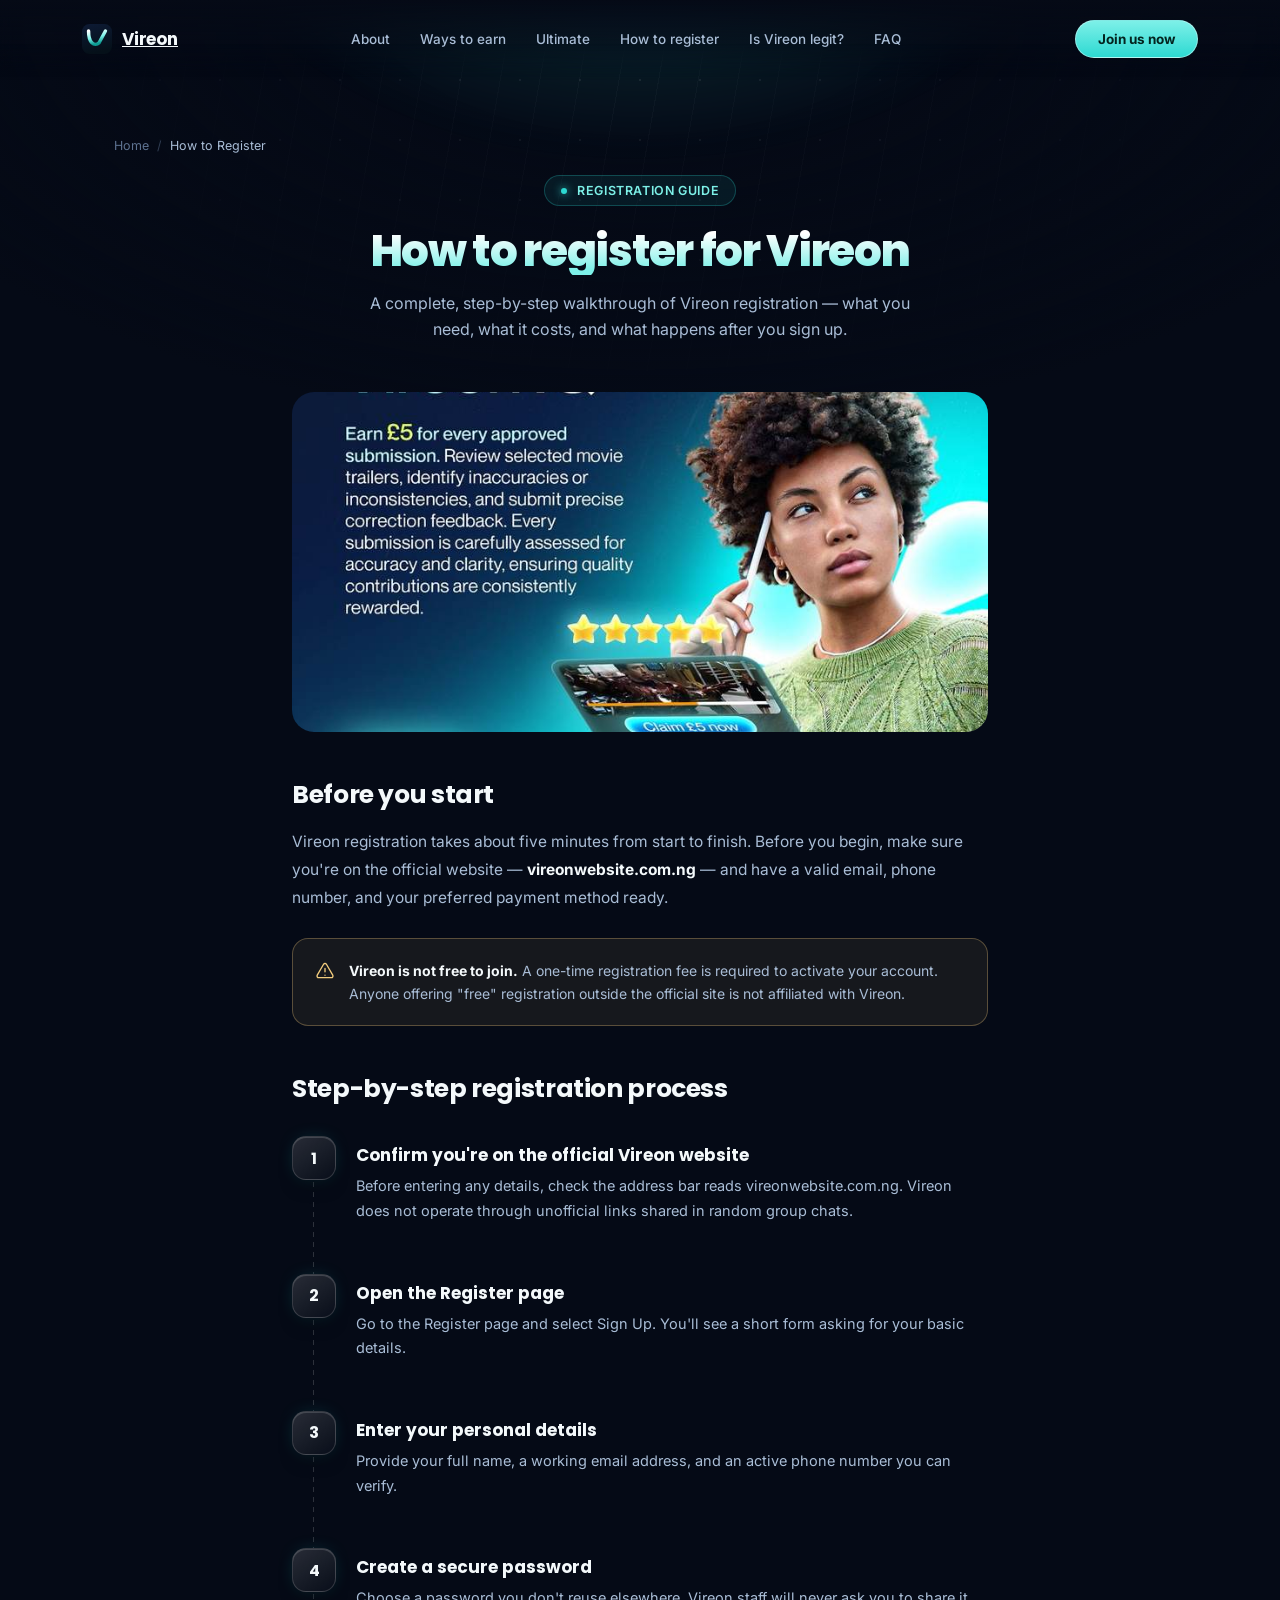
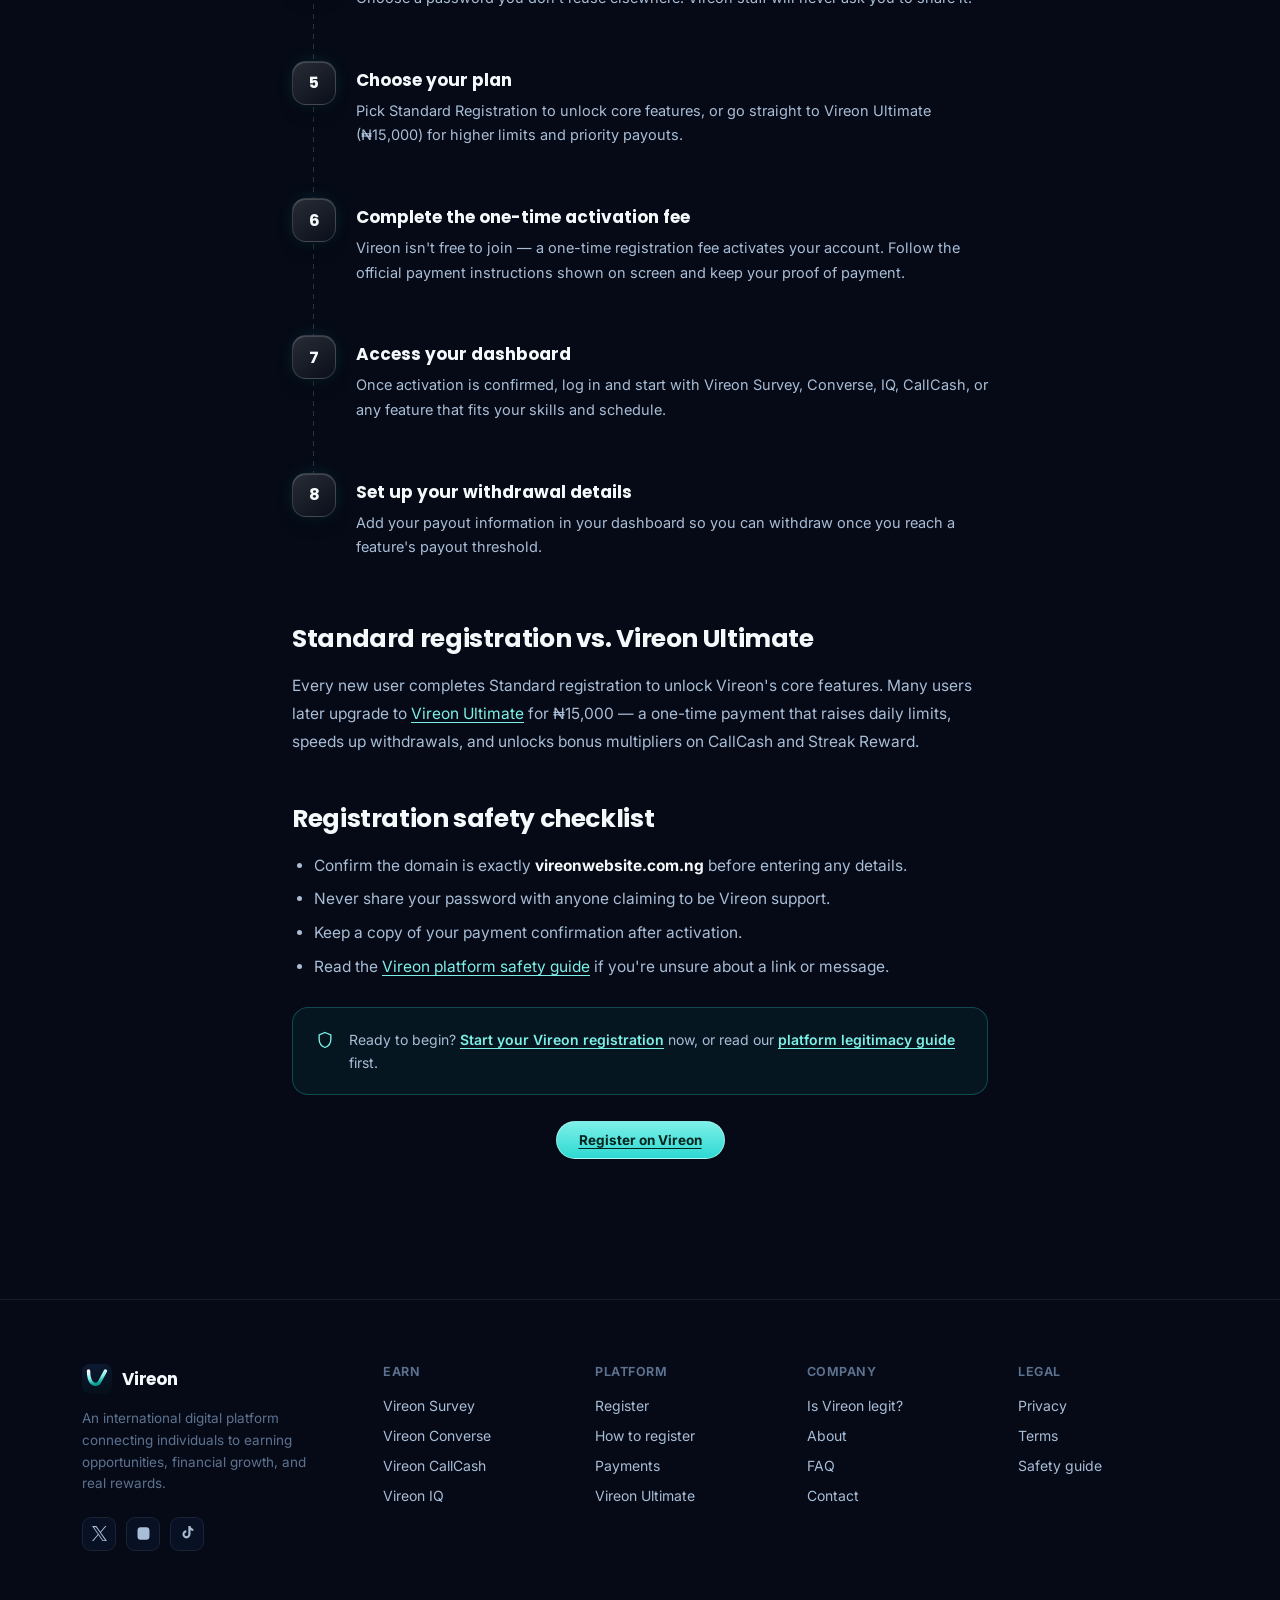
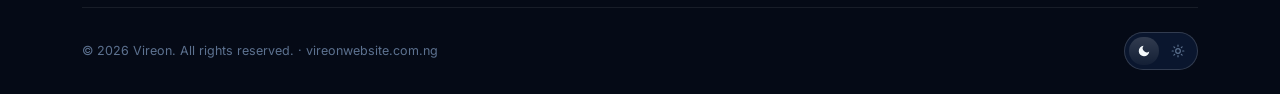
==== commit 10882b79: "Make above-the-fold images appear immediately instead of animating in slowly The blur/scale/fade rev" ====
--- a/how-to-register.html
+++ b/how-to-register.html
@@ -59,6 +59,7 @@
 <meta name="geo.region" content="NG" />
 <meta name="geo.placename" content="Nigeria" />
 
+<link rel="preload" as="image" href="/assets/images/feat_iq.jpg" fetchpriority="high" />
 <link rel="preconnect" href="https://fonts.googleapis.com" />
 <link rel="preconnect" href="https://fonts.gstatic.com" crossorigin />
 <link href="https://fonts.googleapis.com/css2?family=Poppins:wght@500;600;700;800&family=Inter:wght@400;500;600;700&family=JetBrains+Mono:wght@500&display=swap" rel="stylesheet">
--- a/assets/css/vireon-premium.css
+++ b/assets/css/vireon-premium.css
@@ -149,10 +149,12 @@
   /* ---------- image load-up (shimmer skeleton -> blur/scale/fade reveal) ---------- */
   .img-reveal{ overflow:hidden; --img-op:1; }
   .img-reveal:not(.loaded){ background:linear-gradient(100deg, var(--glass-fill) 15%, var(--line-strong) 40%, var(--glass-fill) 65%); background-size:220% 100%; animation:vShimmer 1.6s ease-in-out infinite; }
-  .img-reveal img{ opacity:0; transform:scale(1.12); filter:blur(18px) saturate(1.15); transition:opacity 1s cubic-bezier(.16,1,.3,1), transform 1.2s cubic-bezier(.16,1,.3,1), filter 1s ease; }
+  .img-reveal img{ opacity:0; transform:scale(1.06); filter:blur(8px); transition:opacity .4s ease-out, transform .45s cubic-bezier(.16,1,.3,1), filter .35s ease-out; }
   .img-reveal.loaded{ animation:none; background:none; }
-  .img-reveal.loaded img{ opacity:var(--img-op); transform:scale(1); filter:blur(0) saturate(1); }
-  .img-reveal.loaded:hover img{ transform:scale(1.045); }
+  .img-reveal.loaded img{ opacity:var(--img-op); transform:scale(1); filter:blur(0); }
+  .img-reveal.loaded:hover img{ transform:scale(1.045); transition-duration:.35s; }
+  /* the hero image is the first thing visible on the page - just a quick fade, no blur/scale delay */
+  .hero-bg.img-reveal img{ transition:opacity .15s linear; transform:none; filter:none; }
 
   @media (prefers-reduced-motion: reduce){
     .reveal, .reveal-left, .reveal-right{ opacity:1; transform:none; transition:none; }
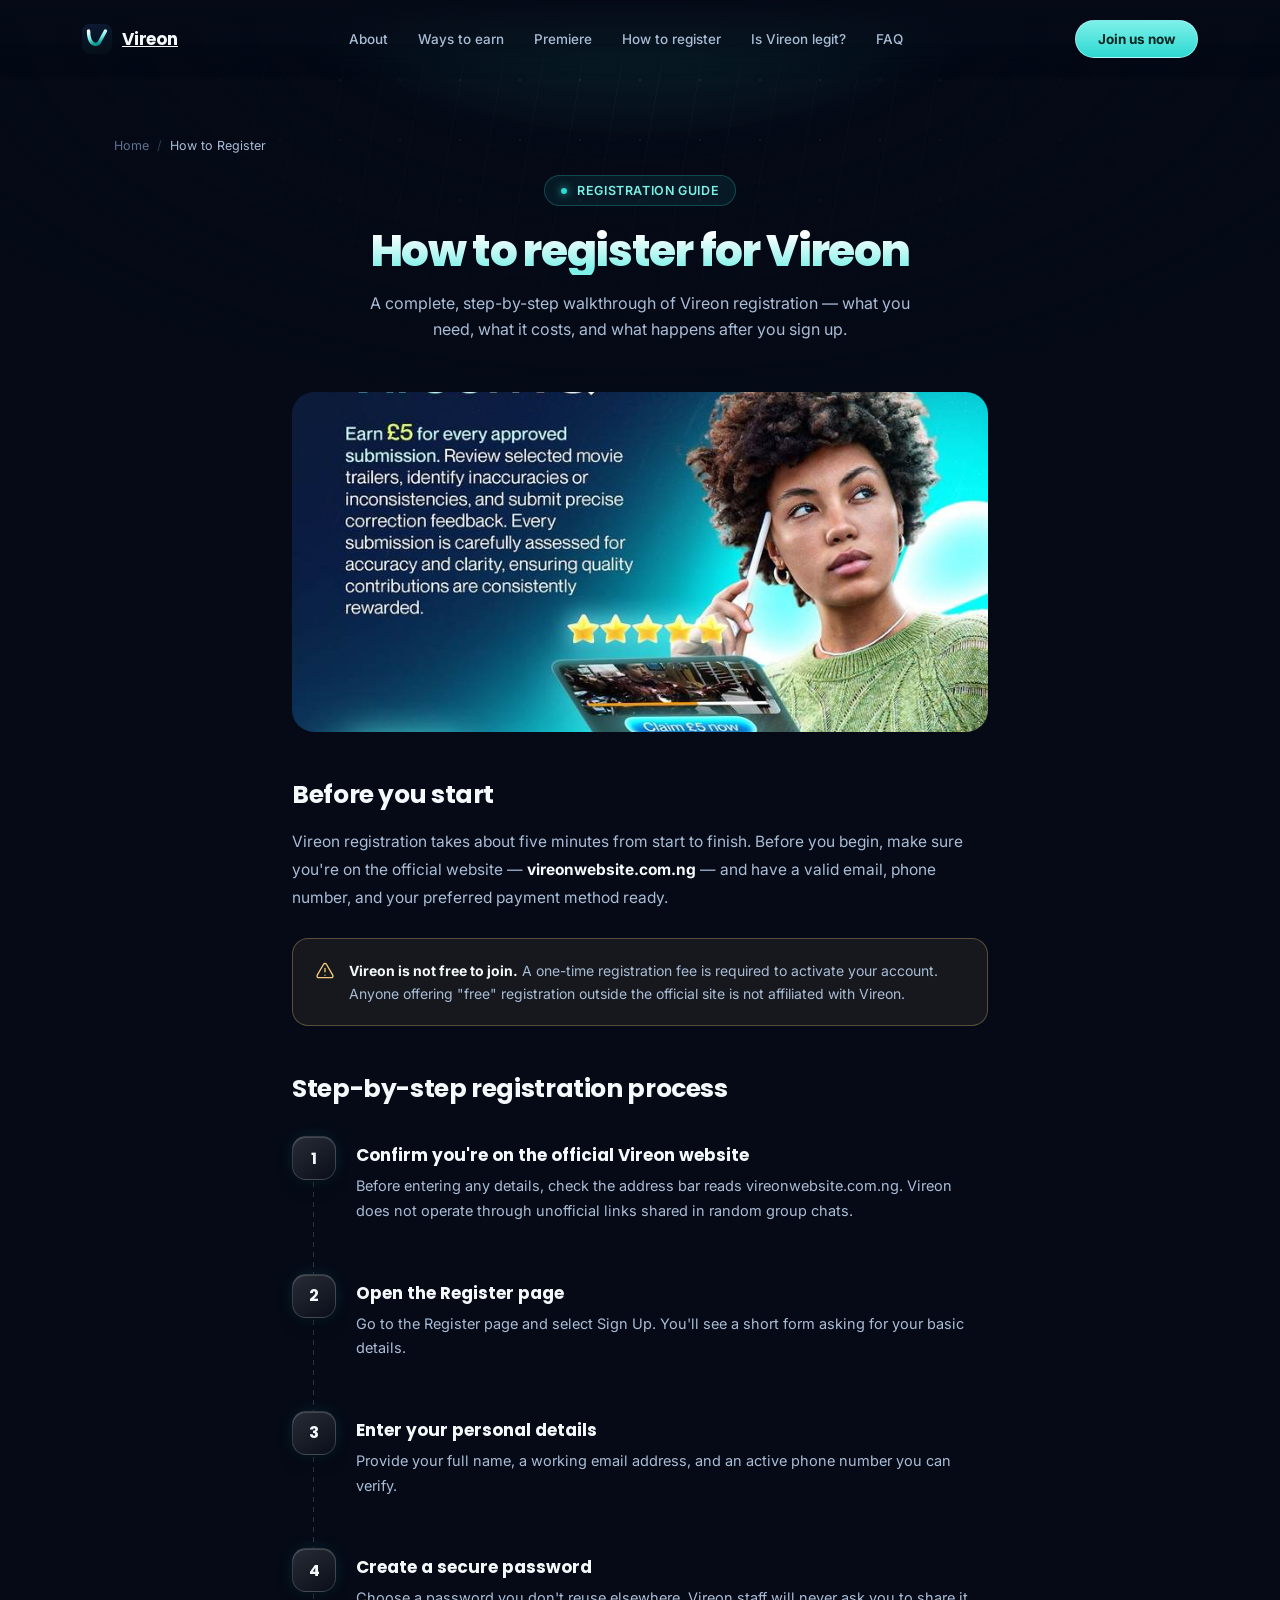
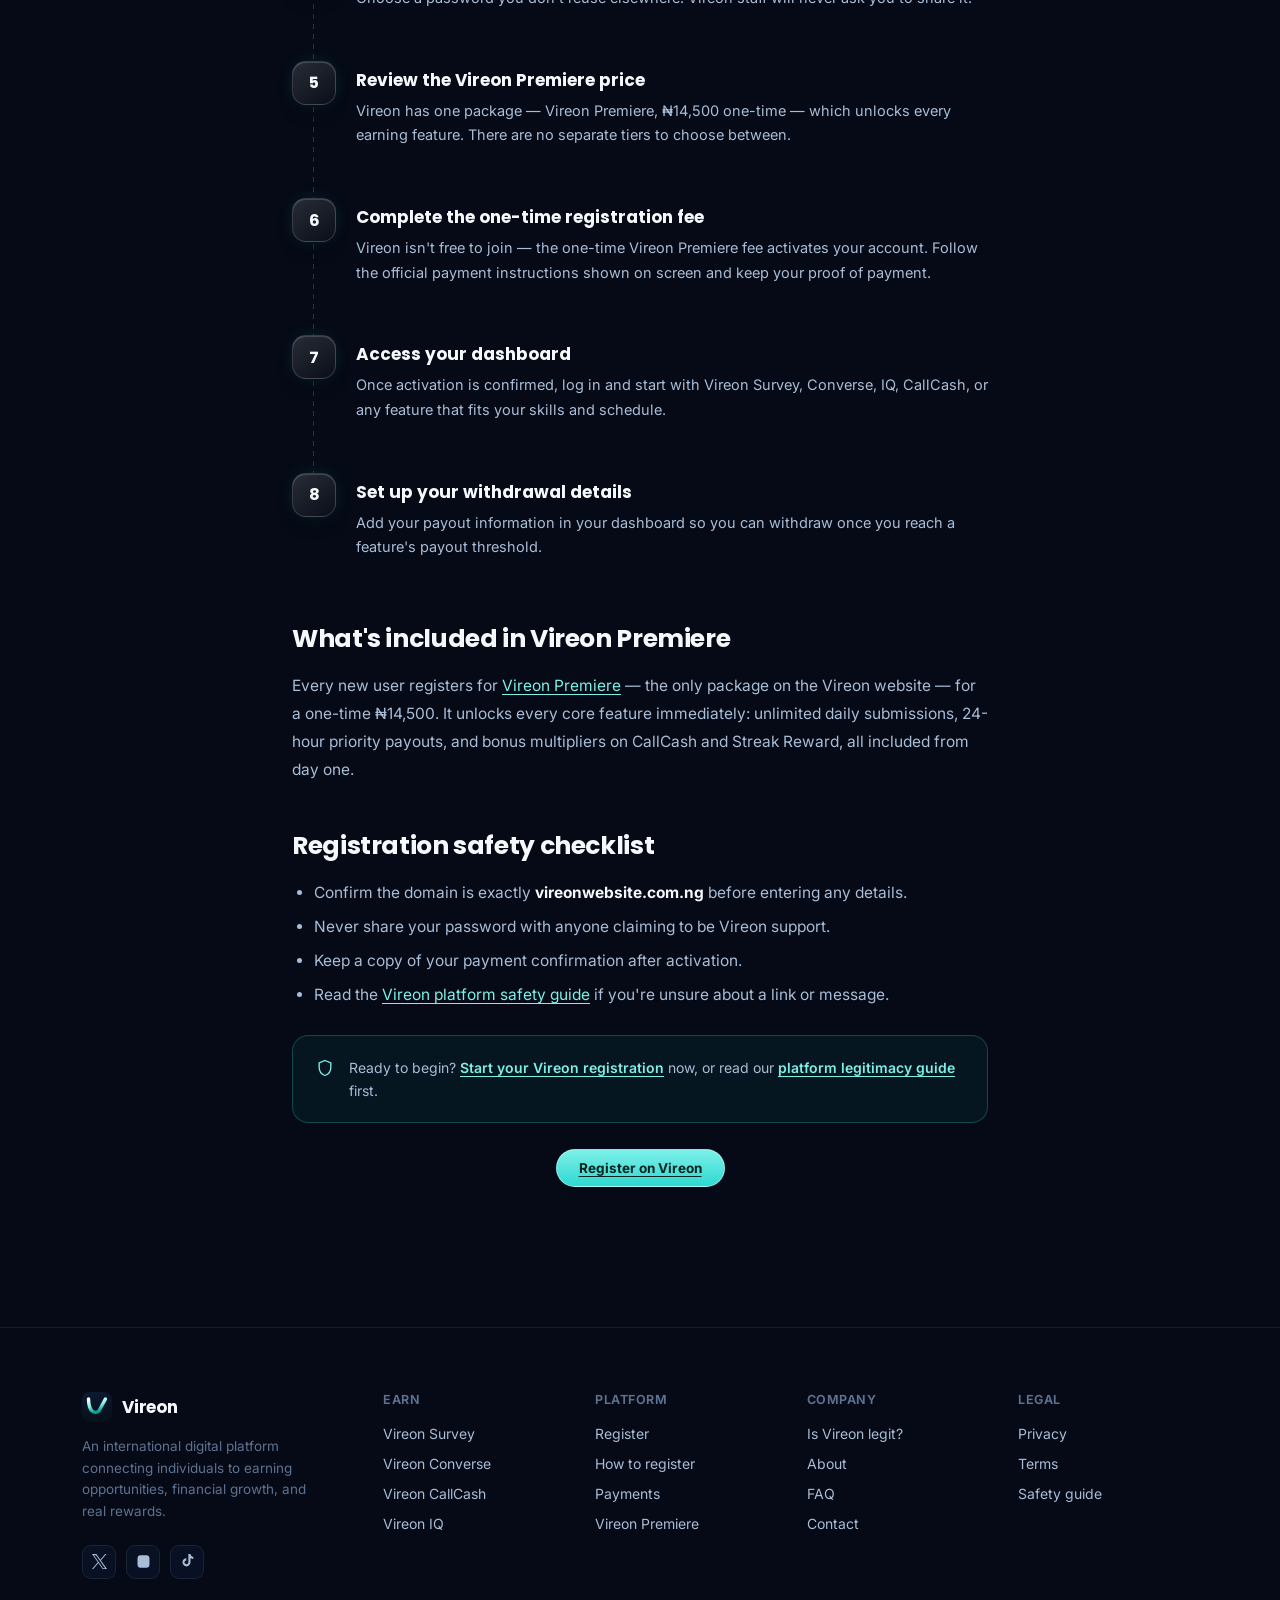
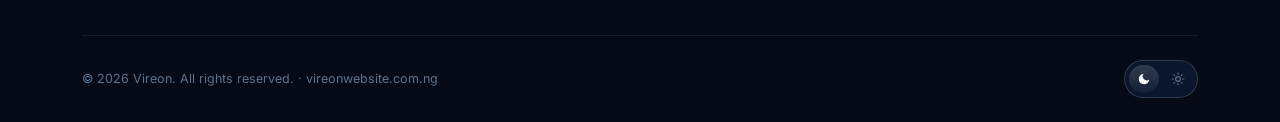
==== commit 3830dd34: "Rebrand Ultimate to Premiere, single package, Telegram flow, SEO overhaul, instant images - Fix imag" ====
--- a/how-to-register.html
+++ b/how-to-register.html
@@ -13,8 +13,8 @@
 
 <title>How to Register for Vireon — Step-by-Step Guide (2026)</title>
 <meta name="title" content="How to Register for Vireon — Step-by-Step Guide (2026)" />
-<meta name="description" content="Learn exactly how to register on Vireon: what you need, the activation fee, choosing Standard vs Ultimate, and how to start earning from Vireon Survey, Converse, CallCash and more." />
-<meta name="keywords" content="how to register on Vireon, Vireon registration steps, Vireon signup guide, Vireon activation fee, Vireon Ultimate registration" />
+<meta name="description" content="Learn exactly how to register on the Vireon website: what you need, the ₦14,500 Vireon Premiere registration fee, and how to start earning from Vireon Survey, Converse, CallCash and more." />
+<meta name="keywords" content="how to register on Vireon, Vireon registration steps, Vireon signup guide, Vireon Premiere registration, Vireon website" />
 <meta name="author" content="Vireon" />
 
 <link rel="manifest" href="/manifest.webmanifest" />
@@ -39,7 +39,7 @@
 <meta property="og:site_name" content="Vireon" />
 <meta property="og:url" content="https://vireonwebsite.com.ng/how-to-register.html" />
 <meta property="og:title" content="How to Register for Vireon — Step-by-Step Guide (2026)" />
-<meta property="og:description" content="Learn exactly how to register on Vireon: what you need, the activation fee, choosing Standard vs Ultimate, and how to start earning from Vireon Survey, Converse, CallCash and more." />
+<meta property="og:description" content="Learn exactly how to register on the Vireon website: what you need, the ₦14,500 Vireon Premiere registration fee, and how to start earning from Vireon Survey, Converse, CallCash and more." />
 <meta property="og:image" content="https://vireonwebsite.com.ng/assets/images/feat_iq.jpg" />
 <meta property="og:image:secure_url" content="https://vireonwebsite.com.ng/assets/images/feat_iq.jpg" />
 <meta property="og:image:width" content="1200" />
@@ -49,7 +49,7 @@
 <meta name="twitter:card" content="summary_large_image" />
 <meta name="twitter:url" content="https://vireonwebsite.com.ng/how-to-register.html" />
 <meta name="twitter:title" content="How to Register for Vireon — Step-by-Step Guide (2026)" />
-<meta name="twitter:description" content="Learn exactly how to register on Vireon: what you need, the activation fee, choosing Standard vs Ultimate, and how to start earning from Vireon Survey, Converse, CallCash and more." />
+<meta name="twitter:description" content="Learn exactly how to register on the Vireon website: what you need, the ₦14,500 Vireon Premiere registration fee, and how to start earning from Vireon Survey, Converse, CallCash and more." />
 <meta name="twitter:image" content="https://vireonwebsite.com.ng/assets/images/feat_iq.jpg" />
 <meta name="twitter:image:alt" content="Vireon — where skills meet opportunity" />
 
@@ -63,7 +63,7 @@
 <link rel="preconnect" href="https://fonts.googleapis.com" />
 <link rel="preconnect" href="https://fonts.gstatic.com" crossorigin />
 <link href="https://fonts.googleapis.com/css2?family=Poppins:wght@500;600;700;800&family=Inter:wght@400;500;600;700&family=JetBrains+Mono:wght@500&display=swap" rel="stylesheet">
-<link rel="stylesheet" href="/assets/css/vireon-premium.css?v=20260701" />
+<link rel="stylesheet" href="/assets/css/vireon-premium.css?v=20260702c" />
 <noscript><style>.reveal,.reveal-left,.reveal-right{opacity:1 !important;transform:none !important;}.img-reveal{animation:none !important;background:none !important;}.img-reveal img{opacity:1 !important;transform:none !important;filter:none !important;}</style></noscript>
 
 <script type="application/ld+json">
@@ -121,7 +121,7 @@
       "inLanguage": "en",
       "datePublished": "2026-06-01",
       "dateModified": "2026-07-01",
-      "description": "Learn exactly how to register on Vireon: what you need, the activation fee, choosing Standard vs Ultimate, and how to start earning from Vireon Survey, Converse, CallCash and more."
+      "description": "Learn exactly how to register on the Vireon website: what you need, the ₦14,500 Vireon Premiere registration fee, and how to start earning from Vireon Survey, Converse, CallCash and more."
     },
     {
       "@type": "BreadcrumbList",
@@ -139,7 +139,7 @@
       "@type": "HowTo",
       "@id": "https://vireonwebsite.com.ng/how-to-register.html#howto",
       "name": "How to Register for Vireon",
-      "description": "Learn exactly how to register on Vireon: what you need, the activation fee, choosing Standard vs Ultimate, and how to start earning from Vireon Survey, Converse, CallCash and more.",
+      "description": "Learn exactly how to register on the Vireon website: what you need, the ₦14,500 Vireon Premiere registration fee, and how to start earning from Vireon Survey, Converse, CallCash and more.",
       "image": "https://vireonwebsite.com.ng/assets/images/og-image.jpg",
       "totalTime": "PT5M",
       "step": [
@@ -170,8 +170,8 @@
         {
           "@type": "HowToStep",
           "position": 5,
-          "name": "Choose your plan",
-          "text": "Pick Standard Registration to unlock core features, or go straight to Vireon Ultimate (₦15,000) for higher limits and priority payouts."
+          "name": "Review the Vireon Premiere price",
+          "text": "Vireon has one package — Vireon Premiere, ₦14,500 one-time — which unlocks every earning feature with no separate tiers."
         },
         {
           "@type": "HowToStep",
@@ -202,15 +202,15 @@
           "name": "Do I need to pay to register on Vireon?",
           "acceptedAnswer": {
             "@type": "Answer",
-            "text": "Yes. Vireon charges a one-time registration fee to activate your account and unlock its earning features. This is separate from the optional Vireon Ultimate upgrade."
+            "text": "Yes. Vireon has one package — Vireon Premiere — priced at a one-time ₦14,500. This single registration activates your account and unlocks every earning feature."
           }
         },
         {
           "@type": "Question",
-          "name": "What's the difference between Standard and Ultimate registration?",
+          "name": "What does Vireon Premiere include?",
           "acceptedAnswer": {
             "@type": "Answer",
-            "text": "Standard registration unlocks every core Vireon feature. Vireon Ultimate (₦15,000) adds unlimited daily submissions, 24-hour priority payouts, a 2x multiplier on CallCash and Streak Reward, and access to exclusive surveys."
+            "text": "Vireon Premiere (₦14,500 one-time) includes unlimited daily submissions, 24-hour priority payouts, a 2x multiplier on CallCash and Streak Reward, and access to exclusive surveys — it's the only package on Vireon, so every member gets full access."
           }
         },
         {
@@ -261,7 +261,7 @@
     <nav class="nav-links">
       <a href="/index.html#about">About</a>
       <a href="/index.html#earn">Ways to earn</a>
-      <a href="/index.html#ultimate">Ultimate</a>
+      <a href="/index.html#premiere">Premiere</a>
       <a href="/how-to-register.html">How to register</a>
       <a href="/vireon-platform.html">Is Vireon legit?</a>
       <a href="/index.html#faq">FAQ</a>
@@ -281,7 +281,7 @@
       </button>
       <a href="/index.html#about">About</a>
       <a href="/index.html#earn">Ways to earn</a>
-      <a href="/index.html#ultimate">Ultimate</a>
+      <a href="/index.html#premiere">Premiere</a>
       <a href="/how-to-register.html">How to register</a>
       <a href="/vireon-platform.html">Is Vireon legit?</a>
       <a href="/index.html#faq">FAQ</a>
@@ -315,42 +315,42 @@
 
         <h2>Step-by-step registration process</h2>
         <div class="vsteps">
-          <div class="vstep">
+          <div class="vstep reveal">
             <div class="vnum">1</div>
             <div class="vbody"><h3>Confirm you're on the official Vireon website</h3><p>Before entering any details, check the address bar reads vireonwebsite.com.ng. Vireon does not operate through unofficial links shared in random group chats.</p></div>
           </div>
-          <div class="vstep">
+          <div class="vstep reveal">
             <div class="vnum">2</div>
             <div class="vbody"><h3>Open the Register page</h3><p>Go to the Register page and select Sign Up. You'll see a short form asking for your basic details.</p></div>
           </div>
-          <div class="vstep">
+          <div class="vstep reveal">
             <div class="vnum">3</div>
             <div class="vbody"><h3>Enter your personal details</h3><p>Provide your full name, a working email address, and an active phone number you can verify.</p></div>
           </div>
-          <div class="vstep">
+          <div class="vstep reveal">
             <div class="vnum">4</div>
             <div class="vbody"><h3>Create a secure password</h3><p>Choose a password you don't reuse elsewhere. Vireon staff will never ask you to share it.</p></div>
           </div>
-          <div class="vstep">
+          <div class="vstep reveal">
             <div class="vnum">5</div>
-            <div class="vbody"><h3>Choose your plan</h3><p>Pick Standard Registration to unlock core features, or go straight to Vireon Ultimate (₦15,000) for higher limits and priority payouts.</p></div>
-          </div>
-          <div class="vstep">
+            <div class="vbody"><h3>Review the Vireon Premiere price</h3><p>Vireon has one package — Vireon Premiere, ₦14,500 one-time — which unlocks every earning feature. There are no separate tiers to choose between.</p></div>
+          </div>
+          <div class="vstep reveal">
             <div class="vnum">6</div>
-            <div class="vbody"><h3>Complete the one-time activation fee</h3><p>Vireon isn't free to join — a one-time registration fee activates your account. Follow the official payment instructions shown on screen and keep your proof of payment.</p></div>
-          </div>
-          <div class="vstep">
+            <div class="vbody"><h3>Complete the one-time registration fee</h3><p>Vireon isn't free to join — the one-time Vireon Premiere fee activates your account. Follow the official payment instructions shown on screen and keep your proof of payment.</p></div>
+          </div>
+          <div class="vstep reveal">
             <div class="vnum">7</div>
             <div class="vbody"><h3>Access your dashboard</h3><p>Once activation is confirmed, log in and start with Vireon Survey, Converse, IQ, CallCash, or any feature that fits your skills and schedule.</p></div>
           </div>
-          <div class="vstep">
+          <div class="vstep reveal">
             <div class="vnum">8</div>
             <div class="vbody"><h3>Set up your withdrawal details</h3><p>Add your payout information in your dashboard so you can withdraw once you reach a feature's payout threshold.</p></div>
           </div>
         </div>
 
-        <h2>Standard registration vs. Vireon Ultimate</h2>
-        <p>Every new user completes Standard registration to unlock Vireon's core features. Many users later upgrade to <a href="/upgrade-vireon.html">Vireon Ultimate</a> for ₦15,000 — a one-time payment that raises daily limits, speeds up withdrawals, and unlocks bonus multipliers on CallCash and Streak Reward.</p>
+        <h2>What's included in Vireon Premiere</h2>
+        <p>Every new user registers for <a href="/upgrade-vireon.html">Vireon Premiere</a> — the only package on the Vireon website — for a one-time ₦14,500. It unlocks every core feature immediately: unlimited daily submissions, 24-hour priority payouts, and bonus multipliers on CallCash and Streak Reward, all included from day one.</p>
 
         <h2>Registration safety checklist</h2>
         <ul>
@@ -389,7 +389,7 @@
         </div>
         <div class="footer-col">
           <h4>Platform</h4>
-          <a href="/register.html">Register</a><a href="/how-to-register.html">How to register</a><a href="/payments.html">Payments</a><a href="/upgrade-vireon.html">Vireon Ultimate</a>
+          <a href="/register.html">Register</a><a href="/how-to-register.html">How to register</a><a href="/payments.html">Payments</a><a href="/upgrade-vireon.html">Vireon Premiere</a>
         </div>
         <div class="footer-col">
           <h4>Company</h4>
@@ -410,6 +410,6 @@
     </div>
   </footer>
 
-<script src="/assets/js/vireon-app.js"></script>
+<script src="/assets/js/vireon-app.js?v=20260702c"></script>
 </body>
 </html>
--- a/assets/css/vireon-premium.css
+++ b/assets/css/vireon-premium.css
@@ -121,6 +121,7 @@
   @keyframes heroPop{ from{ opacity:0; transform:translateY(14px) scale(.92); } to{ opacity:1; transform:translateY(0) scale(1); } }
   @keyframes heroFade{ from{ opacity:0; } to{ opacity:1; } }
   @keyframes glowBreathe{ 0%,100%{ filter:drop-shadow(0 0 44px rgba(45,217,210,0.28)); } 50%{ filter:drop-shadow(0 0 70px rgba(45,217,210,0.5)); } }
+  @keyframes glowBreatheGold{ 0%,100%{ filter:drop-shadow(0 0 16px rgba(243,205,126,0.35)); } 50%{ filter:drop-shadow(0 0 30px rgba(243,205,126,0.6)); } }
   @keyframes dotPulse{ 0%,100%{ box-shadow:0 0 8px var(--cyan); transform:scale(1); } 50%{ box-shadow:0 0 16px var(--cyan), 0 0 3px var(--cyan-soft); transform:scale(1.3); } }
   @keyframes vShimmer{ 0%{ background-position:0% 0; } 100%{ background-position:-220% 0; } }
   @keyframes btnShine{ from{ transform:translateX(-130%) skewX(-18deg); } to{ transform:translateX(230%) skewX(-18deg); } }
@@ -146,20 +147,27 @@
   .section-head .section-title::after{ content:""; display:block; width:0; height:3px; margin:16px auto 0; border-radius:999px; background:linear-gradient(90deg, var(--cyan), var(--cyan-soft)); transition:width .8s cubic-bezier(.16,1,.3,1) .25s; }
   .section-head.reveal.visible .section-title::after{ width:64px; }
 
-  /* ---------- image load-up (shimmer skeleton -> blur/scale/fade reveal) ---------- */
+  /* ---------- image load-up: instant fade, no blur/scale wind-up ---------- */
   .img-reveal{ overflow:hidden; --img-op:1; }
   .img-reveal:not(.loaded){ background:linear-gradient(100deg, var(--glass-fill) 15%, var(--line-strong) 40%, var(--glass-fill) 65%); background-size:220% 100%; animation:vShimmer 1.6s ease-in-out infinite; }
-  .img-reveal img{ opacity:0; transform:scale(1.06); filter:blur(8px); transition:opacity .4s ease-out, transform .45s cubic-bezier(.16,1,.3,1), filter .35s ease-out; }
+  .img-reveal img{ opacity:0; transition:opacity .16s linear; }
   .img-reveal.loaded{ animation:none; background:none; }
-  .img-reveal.loaded img{ opacity:var(--img-op); transform:scale(1); filter:blur(0); }
-  .img-reveal.loaded:hover img{ transform:scale(1.045); transition-duration:.35s; }
-  /* the hero image is the first thing visible on the page - just a quick fade, no blur/scale delay */
-  .hero-bg.img-reveal img{ transition:opacity .15s linear; transform:none; filter:none; }
+  .img-reveal.loaded img{ opacity:var(--img-op); }
+  .img-reveal.loaded:hover img{ transform:scale(1.035); transition:transform .35s cubic-bezier(.16,1,.3,1), opacity .16s linear; }
+
+  /* price glow pulse - premium accent on price tags */
+  .ultimate-price .amt, .price-glow{ animation:glowBreatheGold 4.5s ease-in-out infinite; }
+
+  /* staggered numbered-step cascade */
+  .vsteps .vstep:nth-child(1){ transition-delay:0s; }
+  .vsteps .vstep:nth-child(2){ transition-delay:.1s; }
+  .vsteps .vstep:nth-child(3){ transition-delay:.2s; }
+  .vsteps .vstep:nth-child(4){ transition-delay:.3s; }
 
   @media (prefers-reduced-motion: reduce){
     .reveal, .reveal-left, .reveal-right{ opacity:1; transform:none; transition:none; }
     .section-head .section-title::after{ transition:none; width:64px; }
-    .hero .eyebrow, .page-hero .eyebrow, .eyebrow .dot, .hero h1, .page-hero h1, .hero p.sub, .page-hero p, .hero-cta, .crumb-row{ animation:none !important; }
+    .hero .eyebrow, .page-hero .eyebrow, .eyebrow .dot, .hero h1, .page-hero h1, .hero p.sub, .page-hero p, .hero-cta, .crumb-row, .ultimate-price .amt, .price-glow{ animation:none !important; }
     .img-reveal, .img-reveal img{ animation:none !important; transition:none !important; }
     .img-reveal img{ opacity:1 !important; transform:none !important; filter:none !important; }
     .btn-pill::before{ display:none !important; }
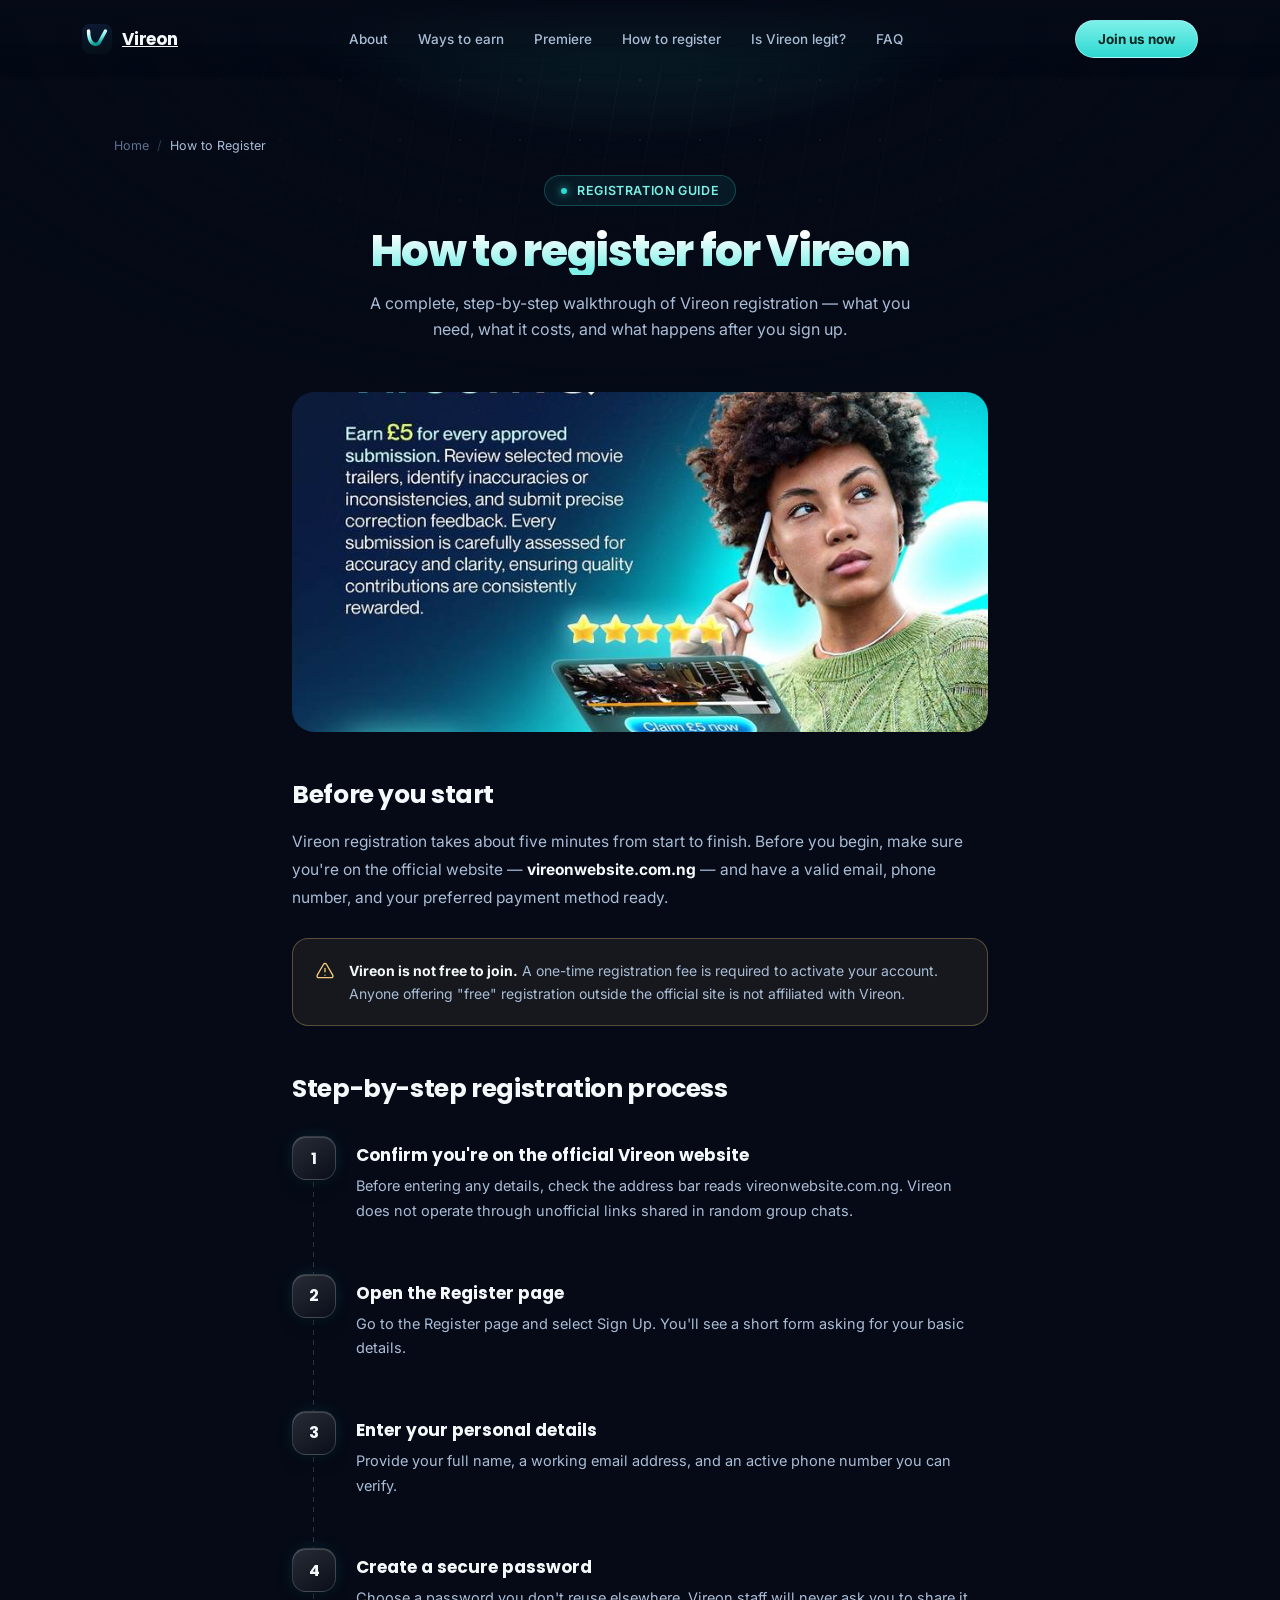
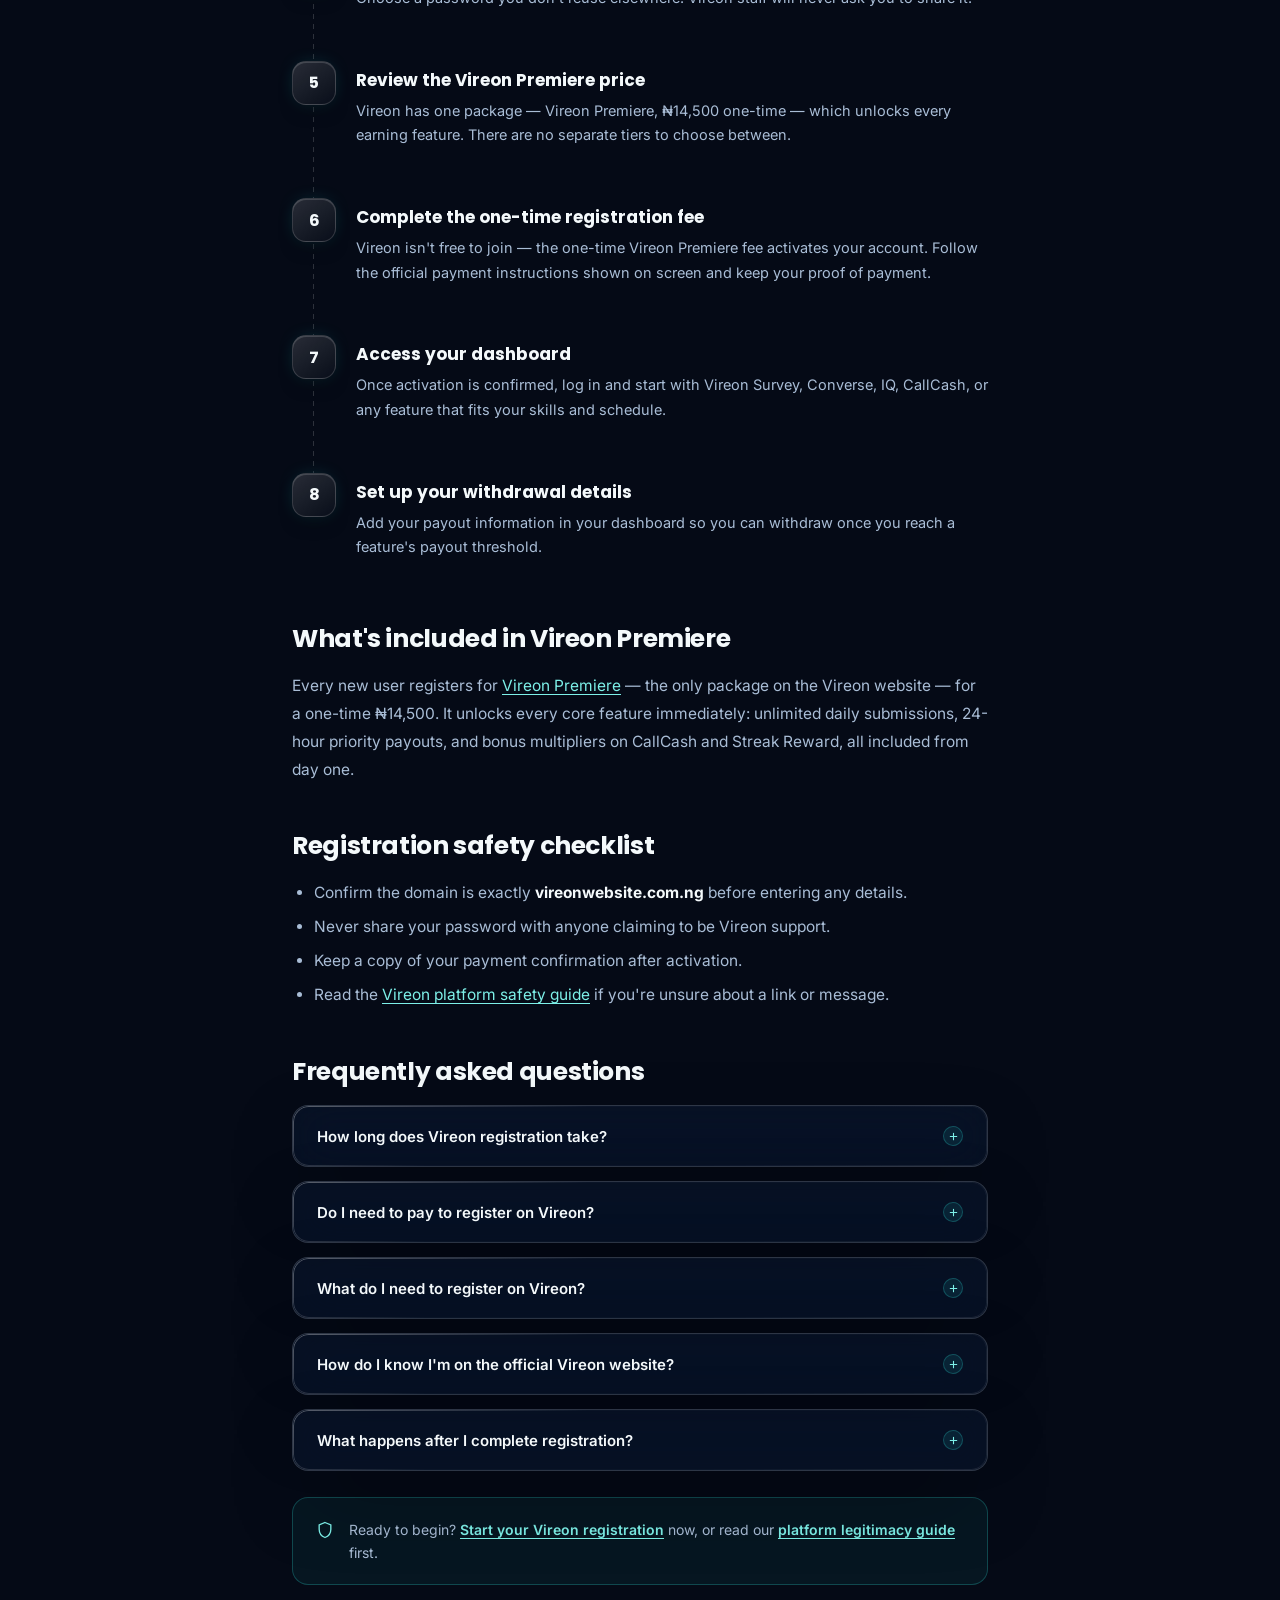
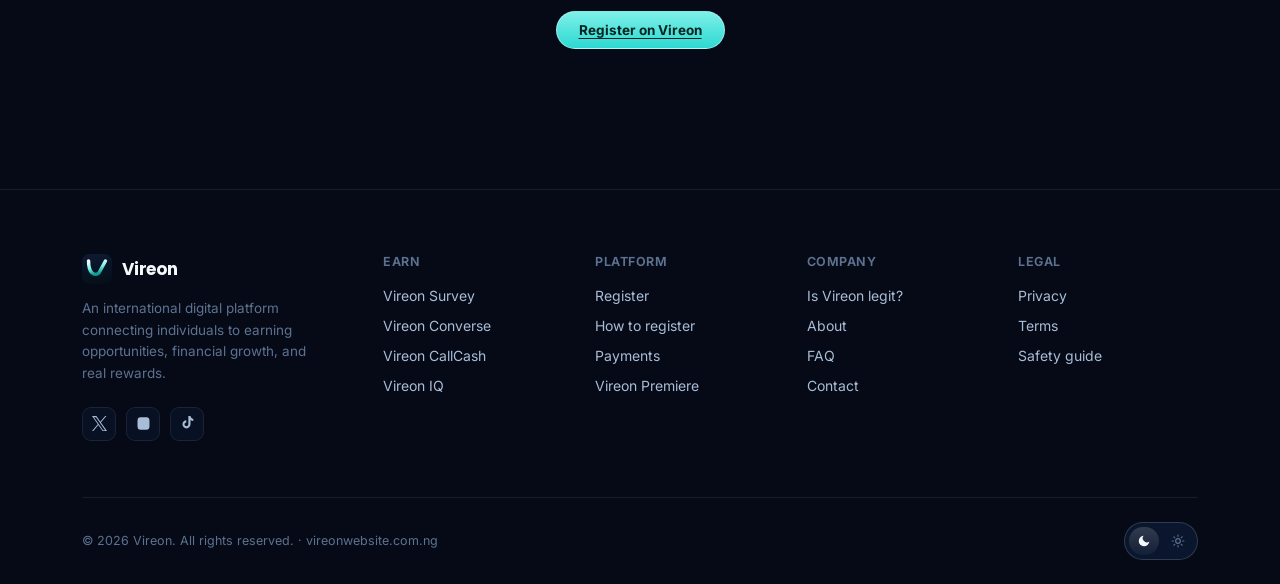
==== commit c1906fcd: "SEO infrastructure audit: fix breadcrumbs, add FAQ/Article schema, correct app schema Audited the si" ====
--- a/how-to-register.html
+++ b/how-to-register.html
@@ -63,7 +63,7 @@
 <link rel="preconnect" href="https://fonts.googleapis.com" />
 <link rel="preconnect" href="https://fonts.gstatic.com" crossorigin />
 <link href="https://fonts.googleapis.com/css2?family=Poppins:wght@500;600;700;800&family=Inter:wght@400;500;600;700&family=JetBrains+Mono:wght@500&display=swap" rel="stylesheet">
-<link rel="stylesheet" href="/assets/css/vireon-premium.css?v=20260702c" />
+<link rel="stylesheet" href="/assets/css/vireon-premium.css?v=20260706e" />
 <noscript><style>.reveal,.reveal-left,.reveal-right{opacity:1 !important;transform:none !important;}.img-reveal{animation:none !important;background:none !important;}.img-reveal img{opacity:1 !important;transform:none !important;filter:none !important;}</style></noscript>
 
 <script type="application/ld+json">
@@ -89,10 +89,14 @@
     {
       "@type": "WebSite",
       "@id": "https://vireonwebsite.com.ng/#website",
-      "name": "Vireon",
-      "alternateName": "Vireon Platform",
+      "name": "Vireon Website",
+      "alternateName": [
+        "Vireon",
+        "Vireon Platform",
+        "Official Vireon Website"
+      ],
       "url": "https://vireonwebsite.com.ng/",
-      "description": "Vireon connects you to surveys, remote gigs, social monetization, and financial tools from one international earning platform.",
+      "description": "The Vireon website connects you to surveys, remote gigs, social monetization, and financial tools from one international earning platform.",
       "publisher": {
         "@id": "https://vireonwebsite.com.ng/#organization"
       },
@@ -102,6 +106,26 @@
         "target": "https://vireonwebsite.com.ng/?s={search_term_string}",
         "query-input": "required name=search_term_string"
       }
+    },
+    {
+      "@type": "SiteNavigationElement",
+      "@id": "https://vireonwebsite.com.ng/#sitenav",
+      "name": [
+        "About",
+        "Ways to earn",
+        "Premiere",
+        "How to register",
+        "Is Vireon legit?",
+        "FAQ"
+      ],
+      "url": [
+        "https://vireonwebsite.com.ng/#about",
+        "https://vireonwebsite.com.ng/#earn",
+        "https://vireonwebsite.com.ng/#premiere",
+        "https://vireonwebsite.com.ng/how-to-register.html",
+        "https://vireonwebsite.com.ng/vireon-platform.html",
+        "https://vireonwebsite.com.ng/#faq"
+      ]
     },
     {
       "@type": "WebPage",
@@ -130,10 +154,29 @@
         {
           "@type": "ListItem",
           "position": 1,
+          "name": "Home",
+          "item": "https://vireonwebsite.com.ng/"
+        },
+        {
+          "@type": "ListItem",
+          "position": 2,
           "name": "How to Register",
           "item": "https://vireonwebsite.com.ng/how-to-register.html"
         }
       ]
+    },
+    {
+      "@type": "Offer",
+      "@id": "https://vireonwebsite.com.ng/how-to-register.html#offer",
+      "name": "Vireon Premiere",
+      "url": "https://vireonwebsite.com.ng/how-to-register.html",
+      "priceCurrency": "NGN",
+      "price": 14500,
+      "availability": "https://schema.org/InStock",
+      "description": "One-time Vireon Premiere registration fee covered in this registration guide.",
+      "seller": {
+        "@id": "https://vireonwebsite.com.ng/#organization"
+      }
     },
     {
       "@type": "HowTo",
@@ -171,13 +214,13 @@
           "@type": "HowToStep",
           "position": 5,
           "name": "Review the Vireon Premiere price",
-          "text": "Vireon has one package — Vireon Premiere, ₦14,500 one-time — which unlocks every earning feature with no separate tiers."
+          "text": "Vireon has one package — Vireon Premiere, ₦14,500 one-time — which unlocks every earning feature. There are no separate tiers to choose between."
         },
         {
           "@type": "HowToStep",
           "position": 6,
-          "name": "Complete the one-time activation fee",
-          "text": "Vireon isn't free to join — a one-time registration fee activates your account. Follow the official payment instructions shown on screen and keep your proof of payment."
+          "name": "Complete the one-time registration fee",
+          "text": "Vireon isn't free to join — the one-time Vireon Premiere fee activates your account. Follow the official payment instructions shown on screen and keep your proof of payment."
         },
         {
           "@type": "HowToStep",
@@ -199,34 +242,42 @@
       "mainEntity": [
         {
           "@type": "Question",
+          "name": "How long does Vireon registration take?",
+          "acceptedAnswer": {
+            "@type": "Answer",
+            "text": "Registration itself takes about 5 minutes. Filling in your details, completing the one-time Vireon Premiere fee, and getting access to your dashboard is a short, straightforward process."
+          }
+        },
+        {
+          "@type": "Question",
           "name": "Do I need to pay to register on Vireon?",
           "acceptedAnswer": {
             "@type": "Answer",
-            "text": "Yes. Vireon has one package — Vireon Premiere — priced at a one-time ₦14,500. This single registration activates your account and unlocks every earning feature."
+            "text": "Yes. Vireon isn't free to join — registration requires the one-time Vireon Premiere fee of ₦14,500 (₦15,000 at checkout, including the ₦500 bank processing charge), which unlocks every earning feature on the platform."
           }
         },
         {
           "@type": "Question",
-          "name": "What does Vireon Premiere include?",
+          "name": "What do I need to register on Vireon?",
           "acceptedAnswer": {
             "@type": "Answer",
-            "text": "Vireon Premiere (₦14,500 one-time) includes unlimited daily submissions, 24-hour priority payouts, a 2x multiplier on CallCash and Streak Reward, and access to exclusive surveys — it's the only package on Vireon, so every member gets full access."
+            "text": "You need your full name, a working email address, and an active phone number you can verify, plus a secure password you don't reuse elsewhere."
           }
         },
         {
           "@type": "Question",
-          "name": "How soon can I start earning after registering?",
+          "name": "How do I know I'm on the official Vireon website?",
           "acceptedAnswer": {
             "@type": "Answer",
-            "text": "Most users can start on features like Vireon Survey or Streak Reward immediately after activation is confirmed."
+            "text": "Check that the address bar reads exactly vireonwebsite.com.ng before entering any details. Vireon does not operate through unofficial links shared in random group chats."
           }
         },
         {
           "@type": "Question",
-          "name": "Is my information safe when I register?",
+          "name": "What happens after I complete registration?",
           "acceptedAnswer": {
             "@type": "Answer",
-            "text": "Vireon handles registration data and payments through secure, encrypted channels and does not share your details with third parties without consent."
+            "text": "Once activation is confirmed, you can log in and start with Vireon Survey, Converse, IQ, CallCash, or any feature that fits your skills and schedule, and set up your withdrawal details in your dashboard."
           }
         }
       ]
@@ -360,6 +411,30 @@
           <li>Read the <a href="/vireon-platform.html">Vireon platform safety guide</a> if you're unsure about a link or message.</li>
         </ul>
 
+        <h2>Frequently asked questions</h2>
+        <div class="faq-list">
+          <details class="faq-item glass reveal">
+            <summary class="faq-q">How long does Vireon registration take?<span class="faq-chev"><svg width="11" height="11" viewBox="0 0 24 24" fill="none"><path d="M12 5v14M5 12h14" stroke="var(--cyan-soft)" stroke-width="2.4" stroke-linecap="round"/></svg></span></summary>
+            <div class="faq-a">Registration itself takes about 5 minutes. Filling in your details, completing the one-time Vireon Premiere fee, and getting access to your dashboard is a short, straightforward process.</div>
+          </details>
+          <details class="faq-item glass reveal">
+            <summary class="faq-q">Do I need to pay to register on Vireon?<span class="faq-chev"><svg width="11" height="11" viewBox="0 0 24 24" fill="none"><path d="M12 5v14M5 12h14" stroke="var(--cyan-soft)" stroke-width="2.4" stroke-linecap="round"/></svg></span></summary>
+            <div class="faq-a">Yes. Vireon isn't free to join — registration requires the one-time Vireon Premiere fee of ₦14,500 (₦15,000 at checkout, including the ₦500 bank processing charge), which unlocks every earning feature on the platform.</div>
+          </details>
+          <details class="faq-item glass reveal">
+            <summary class="faq-q">What do I need to register on Vireon?<span class="faq-chev"><svg width="11" height="11" viewBox="0 0 24 24" fill="none"><path d="M12 5v14M5 12h14" stroke="var(--cyan-soft)" stroke-width="2.4" stroke-linecap="round"/></svg></span></summary>
+            <div class="faq-a">You need your full name, a working email address, and an active phone number you can verify, plus a secure password you don't reuse elsewhere.</div>
+          </details>
+          <details class="faq-item glass reveal">
+            <summary class="faq-q">How do I know I'm on the official Vireon website?<span class="faq-chev"><svg width="11" height="11" viewBox="0 0 24 24" fill="none"><path d="M12 5v14M5 12h14" stroke="var(--cyan-soft)" stroke-width="2.4" stroke-linecap="round"/></svg></span></summary>
+            <div class="faq-a">Check that the address bar reads exactly vireonwebsite.com.ng before entering any details. Vireon does not operate through unofficial links shared in random group chats.</div>
+          </details>
+          <details class="faq-item glass reveal">
+            <summary class="faq-q">What happens after I complete registration?<span class="faq-chev"><svg width="11" height="11" viewBox="0 0 24 24" fill="none"><path d="M12 5v14M5 12h14" stroke="var(--cyan-soft)" stroke-width="2.4" stroke-linecap="round"/></svg></span></summary>
+            <div class="faq-a">Once activation is confirmed, you can log in and start with Vireon Survey, Converse, IQ, CallCash, or any feature that fits your skills and schedule, and set up your withdrawal details in your dashboard.</div>
+          </details>
+        </div>
+
         <div class="callout info">
           <svg width="20" height="20" viewBox="0 0 24 24" fill="none"><path d="M12 3 L19 6 V11 C19 16 16 19.5 12 21 C8 19.5 5 16 5 11 V6 Z" stroke="var(--cyan-soft)" stroke-width="1.6"/></svg>
           <p>Ready to begin? <a href="/register.html" style="color:var(--cyan-soft);font-weight:600;">Start your Vireon registration</a> now, or read our <a href="/vireon-platform.html" style="color:var(--cyan-soft);font-weight:600;">platform legitimacy guide</a> first.</p>
@@ -410,6 +485,6 @@
     </div>
   </footer>
 
-<script src="/assets/js/vireon-app.js?v=20260702c"></script>
+<script src="/assets/js/vireon-app.js?v=20260714a"></script>
 </body>
 </html>
--- a/assets/css/vireon-premium.css
+++ b/assets/css/vireon-premium.css
@@ -262,9 +262,10 @@
   .ultimate-grid{ position:relative; z-index:1; display:grid; grid-template-columns:1fr 1fr; gap:54px; align-items:center; }
   .ultimate-copy h2{ font-size:32px; font-weight:750; letter-spacing:-0.02em; line-height:1.2; margin:10px 0 16px; }
   .ultimate-copy > p{ font-size:15px; line-height:1.7; color:var(--text-mid); margin-bottom:26px; max-width:380px; }
-  .ultimate-price{ display:flex; align-items:baseline; gap:10px; margin-bottom:28px; }
+  .ultimate-price{ display:flex; align-items:baseline; gap:10px; flex-wrap:wrap; margin-bottom:28px; }
   .ultimate-price .amt{ font-family:'Poppins',sans-serif; font-size:42px; font-weight:800; color:var(--text-hi); letter-spacing:-0.02em; }
   .ultimate-price .period{ font-size:13px; color:var(--text-low); }
+  .price-note{ display:inline-block; font-size:11.5px; font-weight:650; color:var(--gold); background:rgba(243,205,126,0.1); border:1px solid rgba(243,205,126,0.3); padding:3px 10px; border-radius:999px; white-space:nowrap; }
   .ultimate-list{ display:flex; flex-direction:column; gap:16px; }
   .ultimate-list li{ list-style:none; display:flex; align-items:center; gap:14px; font-size:14.5px; color:var(--text-hi); font-weight:500; }
   .ultimate-list .tick{ flex-shrink:0; width:24px; height:24px; border-radius:50%; display:flex; align-items:center; justify-content:center; background:linear-gradient(180deg, var(--gold), var(--gold-deep)); box-shadow:0 4px 12px -4px rgba(243,205,126,0.6); }
@@ -463,6 +464,39 @@
 /* domain badge */
 .domain-badge{ display:inline-flex; align-items:center; gap:8px; padding:9px 18px; border-radius:999px; background:rgba(45,217,210,0.08); border:1px solid rgba(45,217,210,0.3); font-family:'JetBrains Mono',monospace; font-size:13px; color:var(--cyan-soft); margin:14px 0 6px; }
 
+/* ---------- success overlay (form -> redirect handoff) ---------- */
+.success-overlay{ position:fixed; inset:0; z-index:9999; display:flex; align-items:center; justify-content:center; padding:24px;
+  background:rgba(4,9,20,0.6); backdrop-filter:blur(10px); -webkit-backdrop-filter:blur(10px);
+  opacity:0; visibility:hidden; transition:opacity .35s ease, visibility 0s linear .35s; }
+.success-overlay.show{ opacity:1; visibility:visible; transition:opacity .35s ease, visibility 0s linear 0s; }
+.success-modal{ position:relative; width:100%; max-width:380px; text-align:center; padding:40px 32px 34px; border-radius:24px;
+  background:var(--glass-fill-strong); border:1px solid var(--line-strong); backdrop-filter:blur(30px) saturate(160%); -webkit-backdrop-filter:blur(30px) saturate(160%);
+  box-shadow:var(--shadow-deep); transform:translateY(18px) scale(.94); opacity:0; transition:transform .5s cubic-bezier(.34,1.56,.64,1), opacity .4s ease; }
+.success-overlay.show .success-modal{ transform:translateY(0) scale(1); opacity:1; }
+.success-ring{ width:76px; height:76px; margin:0 auto 22px; position:relative; }
+.success-ring::before{ content:""; position:absolute; inset:-10px; border-radius:50%; background:radial-gradient(circle, rgba(45,217,210,0.35), transparent 70%); opacity:0; }
+.success-overlay.show .success-ring::before{ animation:successPulse 1.4s ease-out .3s infinite; }
+.success-ring svg{ width:100%; height:100%; }
+.success-ring circle{ fill:none; stroke:url(#iG); stroke-width:3; stroke-linecap:round; stroke-dasharray:163; stroke-dashoffset:163; }
+.success-overlay.show .success-ring circle{ animation:successCircle .7s cubic-bezier(.65,0,.45,1) .1s forwards; }
+.success-ring path{ fill:none; stroke:var(--cyan-soft); stroke-width:3.5; stroke-linecap:round; stroke-linejoin:round; stroke-dasharray:34; stroke-dashoffset:34; }
+.success-overlay.show .success-ring path{ animation:successCheck .35s cubic-bezier(.65,0,.45,1) .75s forwards; }
+.success-modal h3{ font-family:'Poppins',sans-serif; font-size:21px; font-weight:750; letter-spacing:-0.01em; margin-bottom:10px; color:var(--text-hi); }
+.success-modal p{ font-size:14px; line-height:1.6; color:var(--text-mid); margin-bottom:22px; }
+.success-progress{ height:4px; border-radius:999px; background:rgba(127,140,170,0.18); overflow:hidden; }
+.success-progress-bar{ height:100%; width:0%; border-radius:999px; background:linear-gradient(90deg, var(--cyan), var(--cyan-soft)); }
+.success-overlay.show .success-progress-bar{ animation:successProgress 1.7s linear .2s forwards; }
+@keyframes successCircle{ to{ stroke-dashoffset:0; } }
+@keyframes successCheck{ to{ stroke-dashoffset:0; } }
+@keyframes successProgress{ from{ width:0%; } to{ width:100%; } }
+@keyframes successPulse{ 0%{ opacity:.55; transform:scale(.85); } 100%{ opacity:0; transform:scale(1.35); } }
+@media (prefers-reduced-motion: reduce){
+  .success-overlay, .success-modal, .success-ring::before, .success-ring circle, .success-ring path, .success-progress-bar{ animation:none !important; transition:none !important; }
+  .success-overlay.show .success-modal{ transform:none; opacity:1; }
+  .success-ring circle{ stroke-dashoffset:0; }
+  .success-ring path{ stroke-dashoffset:0; }
+}
+
 /* small util */
 .center{ text-align:center; }
 .mt-24{ margin-top:24px; }
